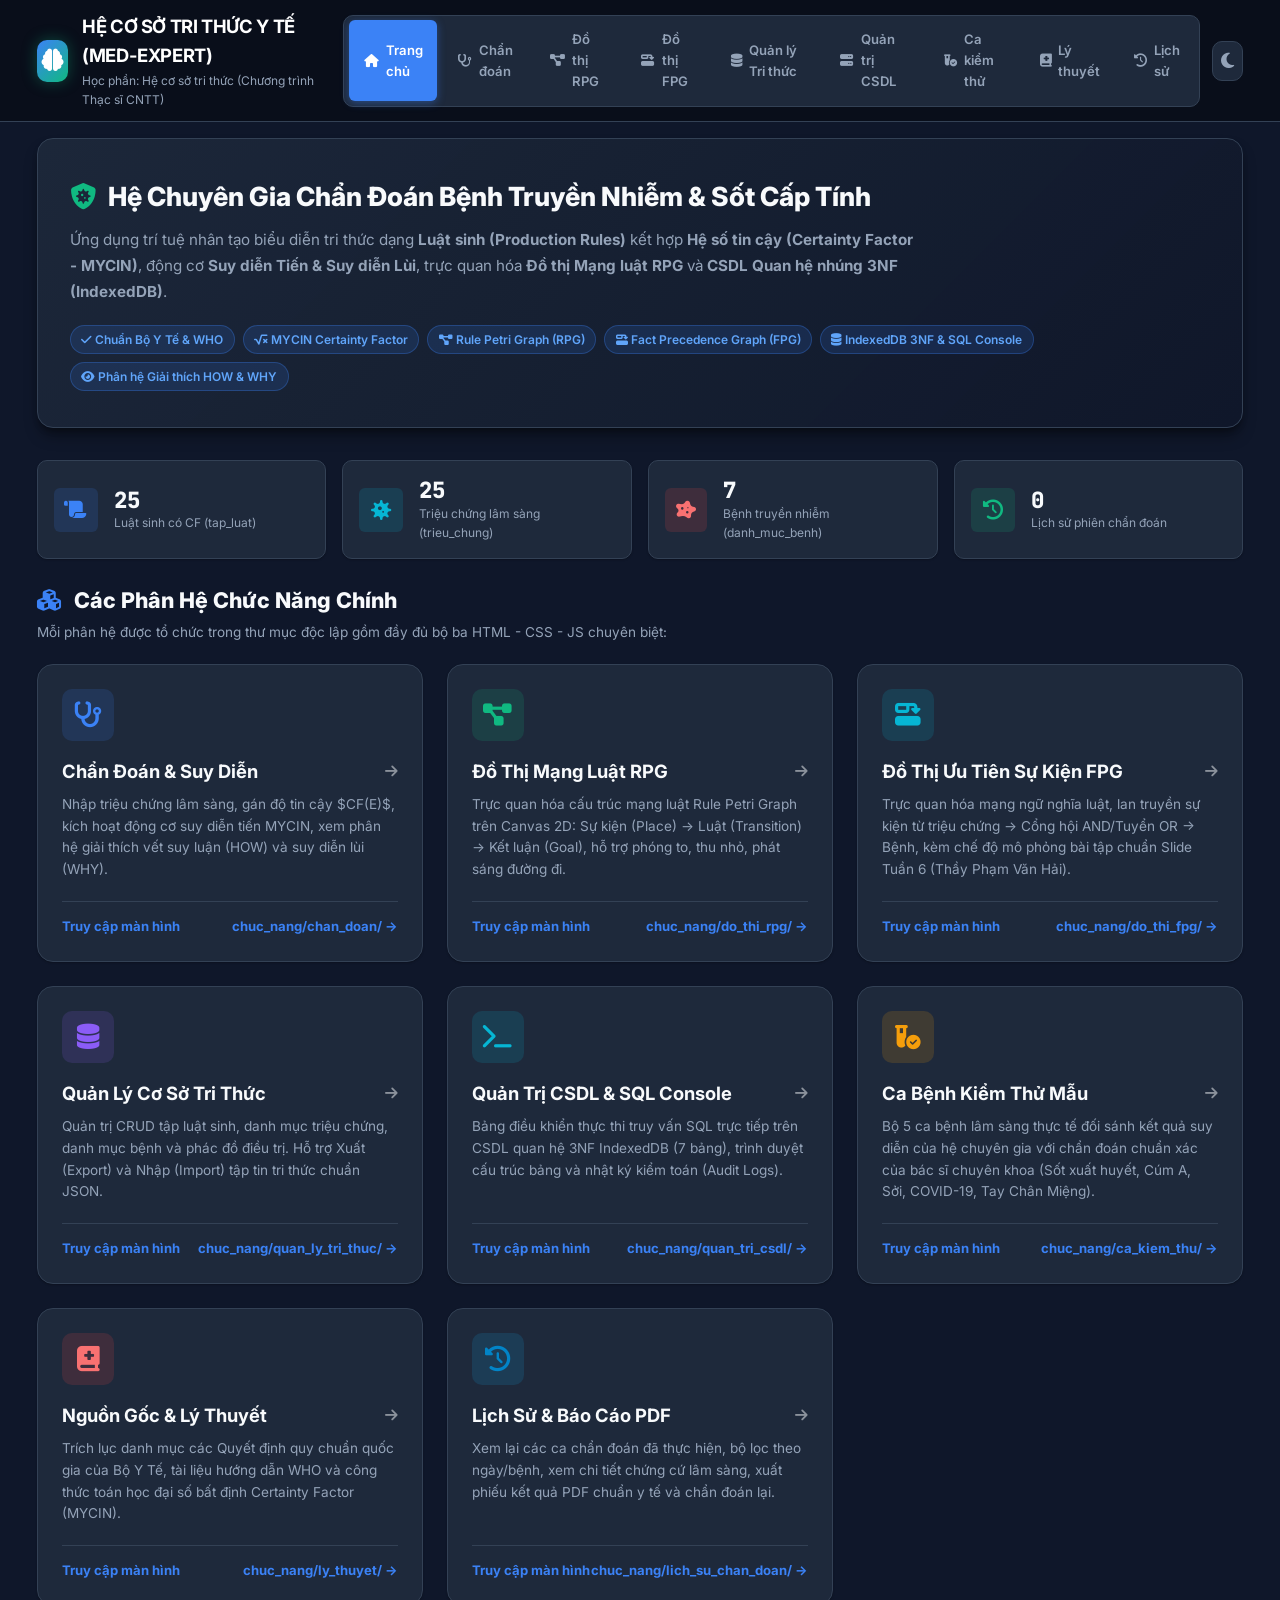
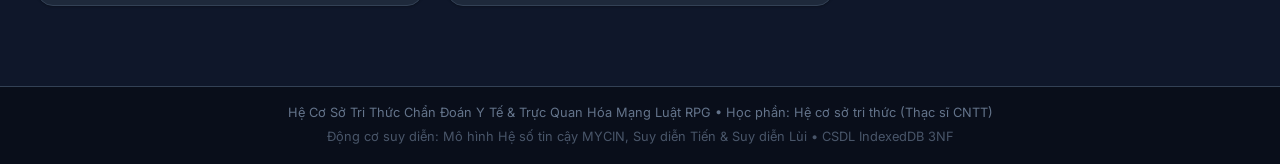
==== index.html @ 8a9c68ab "Thêm mới đồ thị fpg" ====
<!DOCTYPE html>
<html lang="vi">
<head>
  <meta charset="UTF-8">
  <meta name="viewport" content="width=device-width, initial-scale=1.0">
  <title>Hệ Cơ Sở Tri Thức Chẩn Đoán Y Tế & Mạng Luật RPG</title>
  
  <!-- FontAwesome Icons & CSS -->
  <link rel="stylesheet" href="https://cdnjs.cloudflare.com/ajax/libs/font-awesome/6.4.0/css/all.min.css">
  <link rel="stylesheet" href="css/tong_hop.css">
</head>
<body>

  <!-- ==================== APP HEADER ==================== -->
  <header class="app-header">
    <div class="header-container">
      <div class="brand-wrapper">
        <a href="index.html" style="text-decoration: none; display: flex; align-items: center; gap: 0.85rem;">
          <div class="brand-icon">
            <i class="fa-solid fa-brain"></i>
          </div>
          <div class="brand-text">
            <h1>HỆ CƠ SỞ TRI THỨC Y TẾ (MED-EXPERT)</h1>
            <p>Học phần: Hệ cơ sở tri thức (Chương trình Thạc sĩ CNTT)</p>
          </div>
        </a>
      </div>

      <div style="display: flex; align-items: center; gap: 0.75rem;">
        <nav class="nav-tabs">
          <a href="index.html" class="nav-btn active">
            <i class="fa-solid fa-house"></i> Trang chủ
          </a>
          <a href="chuc_nang/chan_doan/chan_doan.html" class="nav-btn">
            <i class="fa-solid fa-stethoscope"></i> Chẩn đoán
          </a>
          <a href="chuc_nang/do_thi_rpg/do_thi_rpg.html" class="nav-btn">
            <i class="fa-solid fa-project-diagram"></i> Đồ thị RPG
          </a>
          <a href="chuc_nang/do_thi_fpg/do_thi_fpg.html" class="nav-btn">
            <i class="fa-solid fa-diagram-successor"></i> Đồ thị FPG
          </a>
          <a href="chuc_nang/quan_ly_tri_thuc/quan_ly_tri_thuc.html" class="nav-btn">
            <i class="fa-solid fa-database"></i> Quản lý Tri thức
          </a>
          <a href="chuc_nang/quan_tri_csdl/quan_tri_csdl.html" class="nav-btn">
            <i class="fa-solid fa-server"></i> Quản trị CSDL
          </a>
          <a href="chuc_nang/ca_kiem_thu/ca_kiem_thu.html" class="nav-btn">
            <i class="fa-solid fa-vial-circle-check"></i> Ca kiểm thử
          </a>
          <a href="chuc_nang/ly_thuyet/ly_thuyet.html" class="nav-btn">
            <i class="fa-solid fa-book-medical"></i> Lý thuyết
          </a>
          <a href="chuc_nang/lich_su_chan_doan/lich_su_chan_doan.html" class="nav-btn">
            <i class="fa-solid fa-clock-rotate-left"></i> Lịch sử
          </a>
        </nav>

        <button id="btnThemeToggle" class="btn-theme-toggle" title="Chuyển đổi Chế độ Sáng / Tối">
          <i class="fa-solid fa-moon" id="themeToggleIcon"></i>
        </button>
      </div>
    </div>
  </header>

  <!-- ==================== MAIN CONTENT ==================== -->
  <main class="main-wrapper">
    
    <!-- 1. HERO BANNER -->
    <section class="hero-banner">
      <div class="hero-title">
        <i class="fa-solid fa-shield-virus" style="color: var(--color-emerald);"></i>
        <span>Hệ Chuyên Gia Chẩn Đoán Bệnh Truyền Nhiễm & Sốt Cấp Tính</span>
      </div>
      <p class="hero-subtitle">
        Ứng dụng trí tuệ nhân tạo biểu diễn tri thức dạng <strong>Luật sinh (Production Rules)</strong> kết hợp <strong>Hệ số tin cậy (Certainty Factor - MYCIN)</strong>, động cơ <strong>Suy diễn Tiến & Suy diễn Lùi</strong>, trực quan hóa <strong>Đồ thị Mạng luật RPG</strong> và <strong>CSDL Quan hệ nhúng 3NF (IndexedDB)</strong>.
      </p>
      <div class="hero-tags">
        <span class="hero-tag"><i class="fa-solid fa-check"></i> Chuẩn Bộ Y Tế & WHO</span>
        <span class="hero-tag"><i class="fa-solid fa-square-root-variable"></i> MYCIN Certainty Factor</span>
        <span class="hero-tag"><i class="fa-solid fa-diagram-project"></i> Rule Petri Graph (RPG)</span>
        <span class="hero-tag"><i class="fa-solid fa-diagram-successor"></i> Fact Precedence Graph (FPG)</span>
        <span class="hero-tag"><i class="fa-solid fa-database"></i> IndexedDB 3NF & SQL Console</span>
        <span class="hero-tag"><i class="fa-solid fa-eye"></i> Phân hệ Giải thích HOW & WHY</span>
      </div>
    </section>

    <!-- 2. THỐNG KÊ CSDL NHANH -->
    <div class="db-stats-grid">
      <div class="db-stat-card">
        <div class="stat-icon" style="background: rgba(59, 130, 246, 0.15); color: var(--color-primary);"><i class="fa-solid fa-scroll"></i></div>
        <div>
          <div class="stat-value" id="dbStatRules">16</div>
          <div class="stat-label">Luật sinh có CF (tap_luat)</div>
        </div>
      </div>
      <div class="db-stat-card">
        <div class="stat-icon" style="background: rgba(6, 182, 212, 0.15); color: var(--color-cyan);"><i class="fa-solid fa-virus"></i></div>
        <div>
          <div class="stat-value" id="dbStatSymptoms">21</div>
          <div class="stat-label">Triệu chứng lâm sàng (trieu_chung)</div>
        </div>
      </div>
      <div class="db-stat-card">
        <div class="stat-icon" style="background: rgba(239, 68, 68, 0.15); color: #f87171;"><i class="fa-solid fa-disease"></i></div>
        <div>
          <div class="stat-value" id="dbStatDiseases">7</div>
          <div class="stat-label">Bệnh truyền nhiễm (danh_muc_benh)</div>
        </div>
      </div>
      <div class="db-stat-card">
        <div class="stat-icon" style="background: rgba(16, 185, 129, 0.15); color: var(--color-emerald);"><i class="fa-solid fa-clock-rotate-left"></i></div>
        <div>
          <div class="stat-value" id="dbStatSessions">0</div>
          <div class="stat-label">Lịch sử phiên chẩn đoán</div>
        </div>
      </div>
    </div>

    <!-- 3. DANH MỤC CÁC MÀN HÌNH CHỨC NĂNG (FEATURE PORTAL CARDS) -->
    <div style="margin-bottom: 1.25rem;">
      <h2 style="font-size: 1.35rem; font-weight: 800; color: var(--text-primary);">
        <i class="fa-solid fa-cubes" style="color: var(--color-primary); margin-right: 0.5rem;"></i>
        Các Phân Hệ Chức Năng Chính
      </h2>
      <p style="font-size: 0.85rem; color: var(--text-secondary); margin-top: 0.25rem;">
        Mỗi phân hệ được tổ chức trong thư mục độc lập gồm đầy đủ bộ ba HTML - CSS - JS chuyên biệt:
      </p>
    </div>

    <div class="portal-grid">
      
      <!-- Card 1: Chẩn đoán -->
      <a href="chuc_nang/chan_doan/chan_doan.html" class="portal-card">
        <div>
          <div class="portal-icon" style="background: rgba(59, 130, 246, 0.15); color: var(--color-primary);">
            <i class="fa-solid fa-stethoscope"></i>
          </div>
          <div class="portal-title">
            <span>Chẩn Đoán & Suy Diễn</span>
            <i class="fa-solid fa-arrow-right" style="font-size: 0.9rem; opacity: 0.5;"></i>
          </div>
          <p class="portal-desc">
            Nhập triệu chứng lâm sàng, gán độ tin cậy $CF(E)$, kích hoạt động cơ suy diễn tiến MYCIN, xem phân hệ giải thích vết suy luận (HOW) và suy diễn lùi (WHY).
          </p>
        </div>
        <div class="portal-footer">
          <span>Truy cập màn hình</span>
          <span>chuc_nang/chan_doan/ &rarr;</span>
        </div>
      </a>

      <!-- Card 2: Đồ thị RPG -->
      <a href="chuc_nang/do_thi_rpg/do_thi_rpg.html" class="portal-card">
        <div>
          <div class="portal-icon" style="background: rgba(16, 185, 129, 0.15); color: var(--color-emerald);">
            <i class="fa-solid fa-project-diagram"></i>
          </div>
          <div class="portal-title">
            <span>Đồ Thị Mạng Luật RPG</span>
            <i class="fa-solid fa-arrow-right" style="font-size: 0.9rem; opacity: 0.5;"></i>
          </div>
          <p class="portal-desc">
            Trực quan hóa cấu trúc mạng luật Rule Petri Graph trên Canvas 2D: Sự kiện (Place) &rarr; Luật (Transition) &rarr; Kết luận (Goal), hỗ trợ phóng to, thu nhỏ, phát sáng đường đi.
          </p>
        </div>
        <div class="portal-footer">
          <span>Truy cập màn hình</span>
          <span>chuc_nang/do_thi_rpg/ &rarr;</span>
        </div>
      </a>

      <!-- Card 3: Đồ thị FPG -->
      <a href="chuc_nang/do_thi_fpg/do_thi_fpg.html" class="portal-card">
        <div>
          <div class="portal-icon" style="background: rgba(6, 182, 212, 0.15); color: var(--color-cyan);">
            <i class="fa-solid fa-diagram-successor"></i>
          </div>
          <div class="portal-title">
            <span>Đồ Thị Ưu Tiên Sự Kiện FPG</span>
            <i class="fa-solid fa-arrow-right" style="font-size: 0.9rem; opacity: 0.5;"></i>
          </div>
          <p class="portal-desc">
            Trực quan hóa mạng ngữ nghĩa luật, lan truyền sự kiện từ triệu chứng &rarr; Cổng hội AND/Tuyển OR &rarr; Bệnh, kèm chế độ mô phỏng bài tập chuẩn Slide Tuần 6 (Thầy Phạm Văn Hải).
          </p>
        </div>
        <div class="portal-footer">
          <span>Truy cập màn hình</span>
          <span>chuc_nang/do_thi_fpg/ &rarr;</span>
        </div>
      </a>

      <!-- Card 3: Quản lý tri thức -->
      <a href="chuc_nang/quan_ly_tri_thuc/quan_ly_tri_thuc.html" class="portal-card">
        <div>
          <div class="portal-icon" style="background: rgba(139, 92, 246, 0.15); color: var(--color-purple);">
            <i class="fa-solid fa-database"></i>
          </div>
          <div class="portal-title">
            <span>Quản Lý Cơ Sở Tri Thức</span>
            <i class="fa-solid fa-arrow-right" style="font-size: 0.9rem; opacity: 0.5;"></i>
          </div>
          <p class="portal-desc">
            Quản trị CRUD tập luật sinh, danh mục triệu chứng, danh mục bệnh và phác đồ điều trị. Hỗ trợ Xuất (Export) và Nhập (Import) tập tin tri thức chuẩn JSON.
          </p>
        </div>
        <div class="portal-footer">
          <span>Truy cập màn hình</span>
          <span>chuc_nang/quan_ly_tri_thuc/ &rarr;</span>
        </div>
      </a>

      <!-- Card 4: Quản trị CSDL & SQL Console -->
      <a href="chuc_nang/quan_tri_csdl/quan_tri_csdl.html" class="portal-card">
        <div>
          <div class="portal-icon" style="background: rgba(6, 182, 212, 0.15); color: var(--color-cyan);">
            <i class="fa-solid fa-terminal"></i>
          </div>
          <div class="portal-title">
            <span>Quản Trị CSDL & SQL Console</span>
            <i class="fa-solid fa-arrow-right" style="font-size: 0.9rem; opacity: 0.5;"></i>
          </div>
          <p class="portal-desc">
            Bảng điều khiển thực thi truy vấn SQL trực tiếp trên CSDL quan hệ 3NF IndexedDB (7 bảng), trình duyệt cấu trúc bảng và nhật ký kiểm toán (Audit Logs).
          </p>
        </div>
        <div class="portal-footer">
          <span>Truy cập màn hình</span>
          <span>chuc_nang/quan_tri_csdl/ &rarr;</span>
        </div>
      </a>

      <!-- Card 5: Ca kiểm thử mẫu -->
      <a href="chuc_nang/ca_kiem_thu/ca_kiem_thu.html" class="portal-card">
        <div>
          <div class="portal-icon" style="background: rgba(245, 158, 11, 0.15); color: var(--color-amber);">
            <i class="fa-solid fa-vial-circle-check"></i>
          </div>
          <div class="portal-title">
            <span>Ca Bệnh Kiểm Thử Mẫu</span>
            <i class="fa-solid fa-arrow-right" style="font-size: 0.9rem; opacity: 0.5;"></i>
          </div>
          <p class="portal-desc">
            Bộ 5 ca bệnh lâm sàng thực tế đối sánh kết quả suy diễn của hệ chuyên gia với chẩn đoán chuẩn xác của bác sĩ chuyên khoa (Sốt xuất huyết, Cúm A, Sởi, COVID-19, Tay Chân Miệng).
          </p>
        </div>
        <div class="portal-footer">
          <span>Truy cập màn hình</span>
          <span>chuc_nang/ca_kiem_thu/ &rarr;</span>
        </div>
      </a>

      <!-- Card 6: Nguồn & Lý thuyết -->
      <a href="chuc_nang/ly_thuyet/ly_thuyet.html" class="portal-card">
        <div>
          <div class="portal-icon" style="background: rgba(239, 68, 68, 0.15); color: #f87171;">
            <i class="fa-solid fa-book-medical"></i>
          </div>
          <div class="portal-title">
            <span>Nguồn Gốc & Lý Thuyết</span>
            <i class="fa-solid fa-arrow-right" style="font-size: 0.9rem; opacity: 0.5;"></i>
          </div>
          <p class="portal-desc">
            Trích lục danh mục các Quyết định quy chuẩn quốc gia của Bộ Y Tế, tài liệu hướng dẫn WHO và công thức toán học đại số bất định Certainty Factor (MYCIN).
          </p>
        </div>
        <div class="portal-footer">
          <span>Truy cập màn hình</span>
          <span>chuc_nang/ly_thuyet/ &rarr;</span>
        </div>
      </a>

      <!-- Card 7: Lịch sử & Báo cáo PDF -->
      <a href="chuc_nang/lich_su_chan_doan/lich_su_chan_doan.html" class="portal-card">
        <div>
          <div class="portal-icon" style="background: rgba(14, 165, 233, 0.15); color: #0284c7;">
            <i class="fa-solid fa-clock-rotate-left"></i>
          </div>
          <div class="portal-title">
            <span>Lịch Sử & Báo Cáo PDF</span>
            <i class="fa-solid fa-arrow-right" style="font-size: 0.9rem; opacity: 0.5;"></i>
          </div>
          <p class="portal-desc">
            Xem lại các ca chẩn đoán đã thực hiện, bộ lọc theo ngày/bệnh, xem chi tiết chứng cứ lâm sàng, xuất phiếu kết quả PDF chuẩn y tế và chẩn đoán lại.
          </p>
        </div>
        <div class="portal-footer">
          <span>Truy cập màn hình</span>
          <span>chuc_nang/lich_su_chan_doan/ &rarr;</span>
        </div>
      </a>

    </div>
  </main>

  <!-- ==================== FOOTER ==================== -->
  <footer class="app-footer">
    <p>Hệ Cơ Sở Tri Thức Chẩn Đoán Y Tế & Trực Quan Hóa Mạng Luật RPG • Học phần: Hệ cơ sở tri thức (Thạc sĩ CNTT)</p>
    <p style="margin-top: 0.25rem; opacity: 0.7;">Động cơ suy diễn: Mô hình Hệ số tin cậy MYCIN, Suy diễn Tiến & Suy diễn Lùi • CSDL IndexedDB 3NF</p>
  </footer>

  <!-- ==================== SCRIPTS ==================== -->
  <script src="js/tien_ich_chung.js"></script>
  <script src="js/co_so_du_lieu/tri_thuc_mac_dinh.js"></script>
  <script src="js/co_so_du_lieu/dong_co_csdl.js"></script>

  <script>
    document.addEventListener("DOMContentLoaded", async () => {
      const dbEngine = new DatabaseEngine();
      try {
        await dbEngine.init();
        const rulesCount = await dbEngine.count("tap_luat");
        const symptomsCount = await dbEngine.count("trieu_chung");
        const diseasesCount = await dbEngine.count("danh_muc_benh");
        const sessionsCount = await dbEngine.count("lich_su_chan_doan");

        document.getElementById("dbStatRules").textContent = rulesCount;
        document.getElementById("dbStatSymptoms").textContent = symptomsCount;
        document.getElementById("dbStatDiseases").textContent = diseasesCount;
        document.getElementById("dbStatSessions").textContent = sessionsCount;
      } catch (e) {
        console.warn("Lỗi đọc CSDL:", e);
      }
    });
  </script>
</body>
</html>
---- css/tong_hop.css ----
/* ==========================================================================
   TẬP HỢP TẤT CẢ ĐỊNH DẠNG CSS (CSS TỔNG HỢP)
   Tổ chức theo Kiến trúc Module Chức Năng Tiếng Việt
   ========================================================================== */

/* 1. Nền tảng dùng chung (Giao diện gốc, biến màu & thành phần dùng chung) */
@import url('nen_tang.css');
@import url('thanh_phan.css');

/* 2. Định dạng riêng biệt của từng màn hình / chức năng */
@import url('../chuc_nang/chan_doan/chan_doan.css');
@import url('../chuc_nang/do_thi_rpg/do_thi_rpg.css');
@import url('../chuc_nang/do_thi_fpg/do_thi_fpg.css');
@import url('../chuc_nang/quan_ly_tri_thuc/quan_ly_tri_thuc.css');
@import url('../chuc_nang/quan_tri_csdl/quan_tri_csdl.css');
@import url('../chuc_nang/ca_kiem_thu/ca_kiem_thu.css');
@import url('../chuc_nang/ly_thuyet/ly_thuyet.css');
@import url('../chuc_nang/lich_su_chan_doan/lich_su_chan_doan.css');
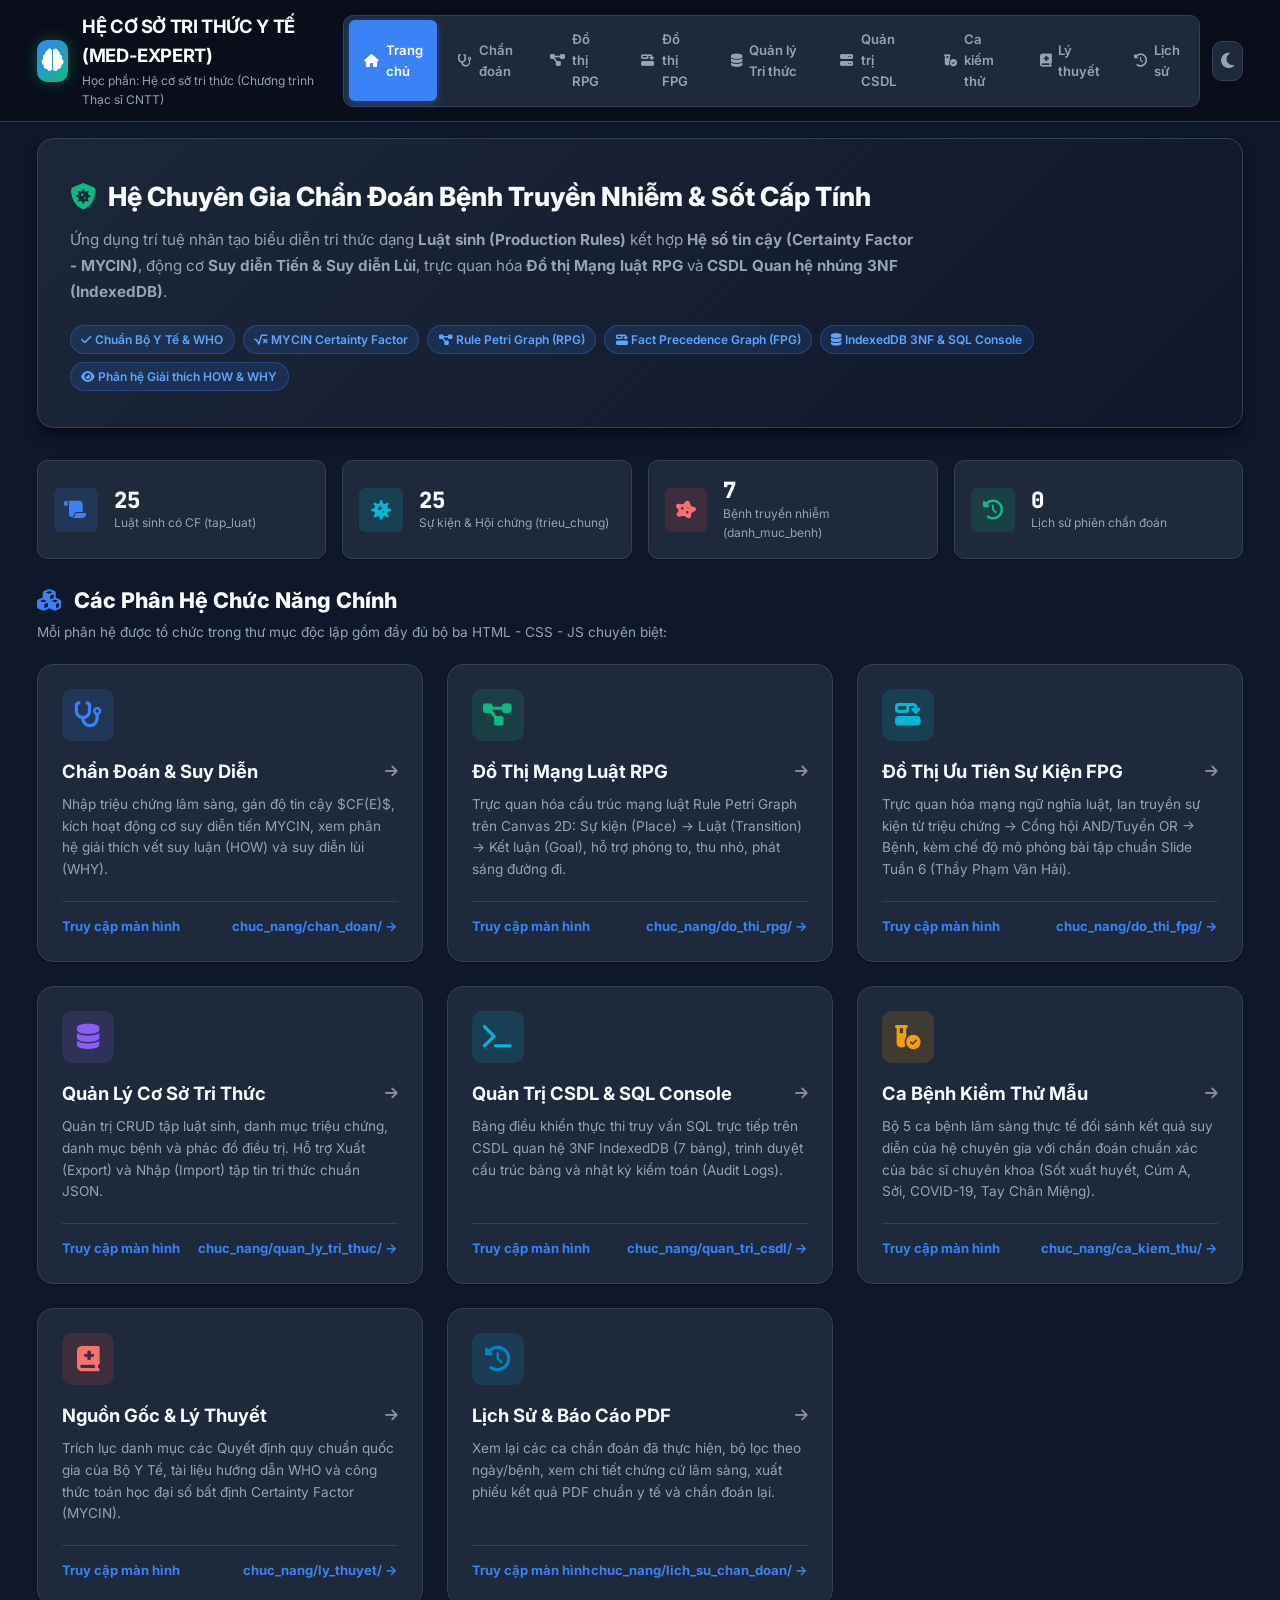
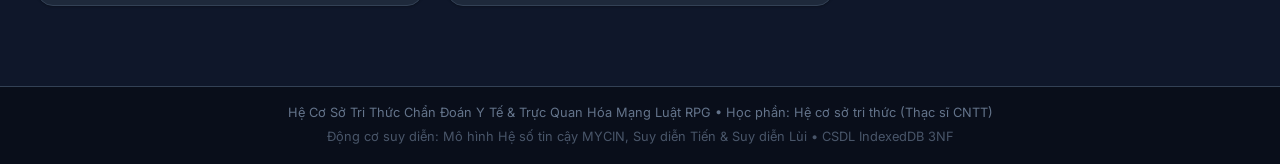
==== commit 727bef01: "Merge branch 'main' of https://github.com/hieumanh1212/HeCoSoTriThuc # Conflicts: #	chuc_nang/chan_d" ====
--- a/index.html
+++ b/index.html
@@ -91,15 +91,15 @@
       <div class="db-stat-card">
         <div class="stat-icon" style="background: rgba(59, 130, 246, 0.15); color: var(--color-primary);"><i class="fa-solid fa-scroll"></i></div>
         <div>
-          <div class="stat-value" id="dbStatRules">16</div>
+          <div class="stat-value" id="dbStatRules">25</div>
           <div class="stat-label">Luật sinh có CF (tap_luat)</div>
         </div>
       </div>
       <div class="db-stat-card">
         <div class="stat-icon" style="background: rgba(6, 182, 212, 0.15); color: var(--color-cyan);"><i class="fa-solid fa-virus"></i></div>
         <div>
-          <div class="stat-value" id="dbStatSymptoms">21</div>
-          <div class="stat-label">Triệu chứng lâm sàng (trieu_chung)</div>
+          <div class="stat-value" id="dbStatSymptoms">25</div>
+          <div class="stat-label">Sự kiện & Hội chứng (trieu_chung)</div>
         </div>
       </div>
       <div class="db-stat-card">
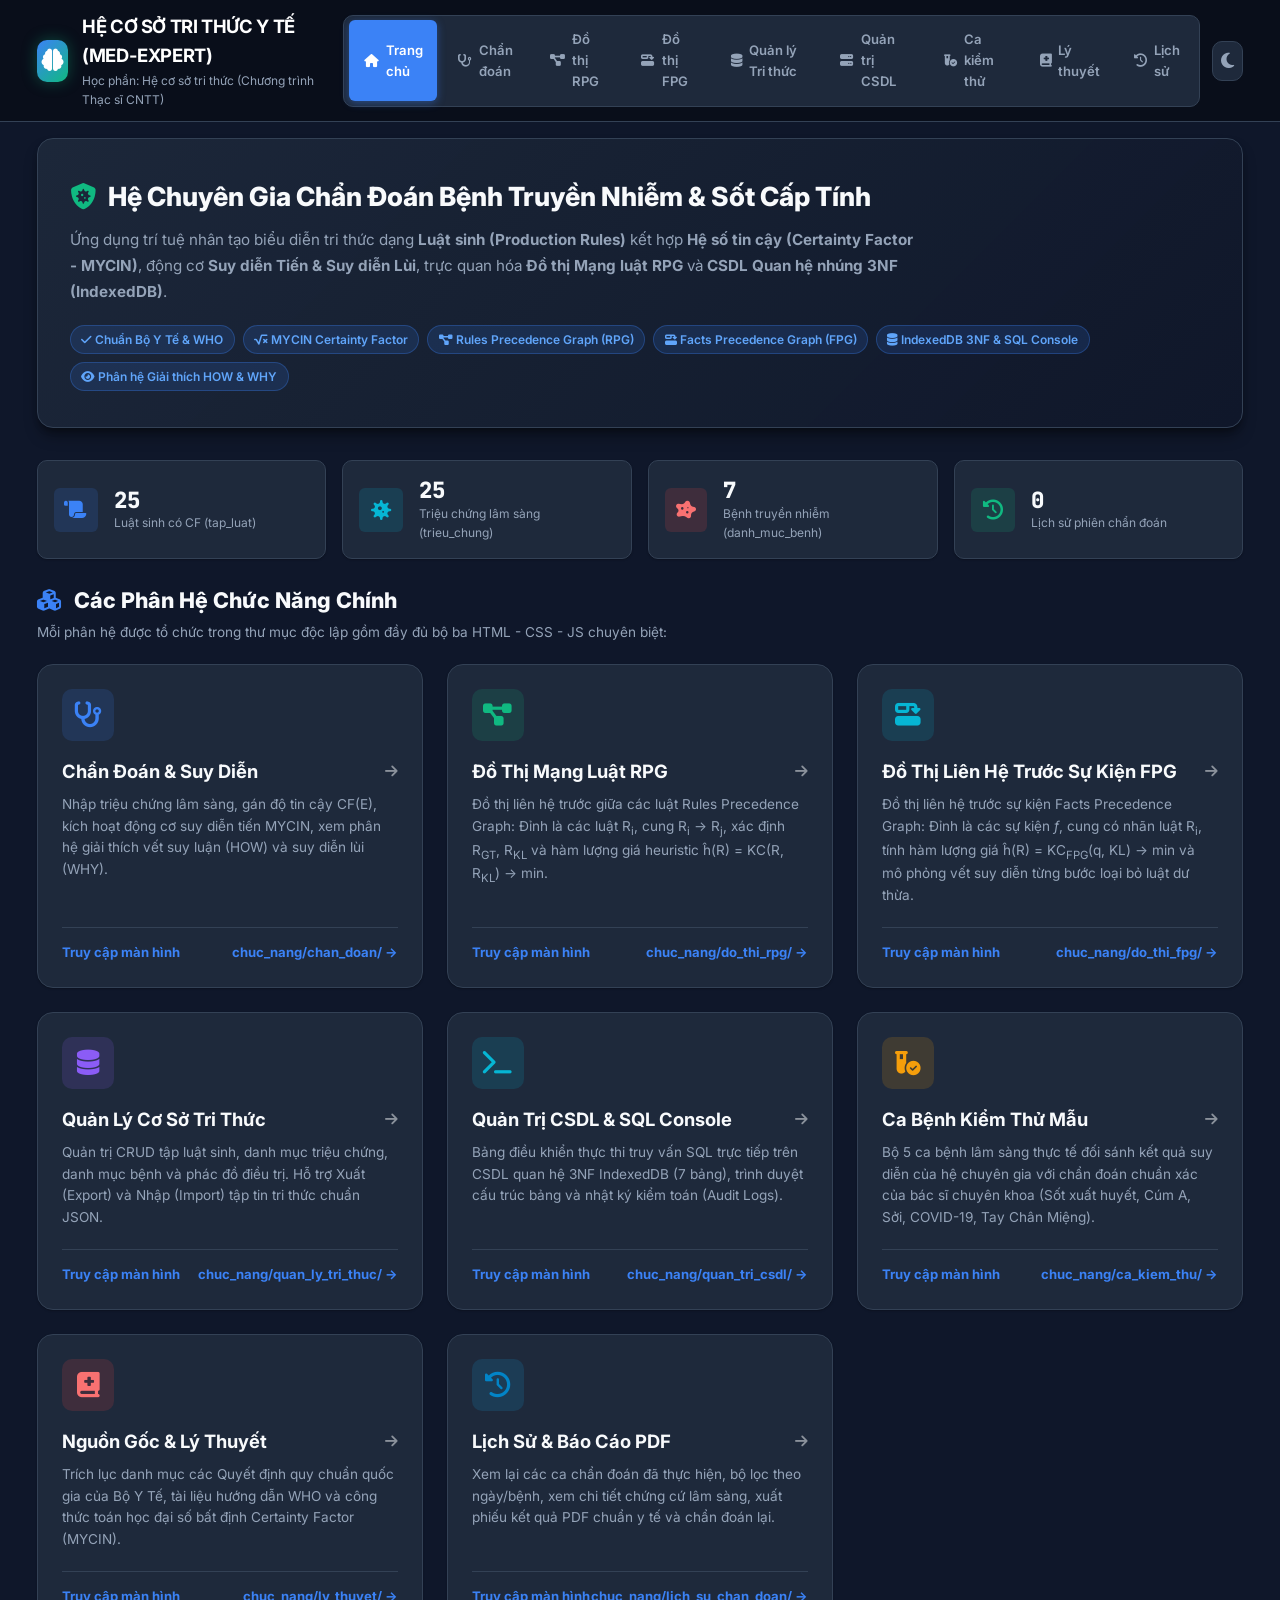
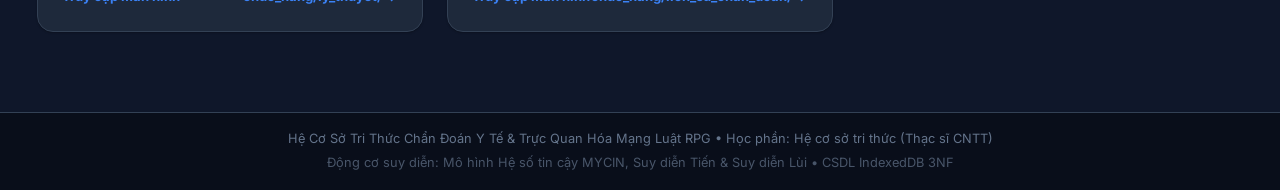
==== commit 28d6bdbb: "Cập nhật - fix lỗi ký hiệu" ====
--- a/index.html
+++ b/index.html
@@ -1,14 +1,16 @@
 <!DOCTYPE html>
 <html lang="vi">
+
 <head>
   <meta charset="UTF-8">
   <meta name="viewport" content="width=device-width, initial-scale=1.0">
   <title>Hệ Cơ Sở Tri Thức Chẩn Đoán Y Tế & Mạng Luật RPG</title>
-  
+
   <!-- FontAwesome Icons & CSS -->
   <link rel="stylesheet" href="https://cdnjs.cloudflare.com/ajax/libs/font-awesome/6.4.0/css/all.min.css">
   <link rel="stylesheet" href="css/tong_hop.css">
 </head>
+
 <body>
 
   <!-- ==================== APP HEADER ==================== -->
@@ -66,7 +68,7 @@
 
   <!-- ==================== MAIN CONTENT ==================== -->
   <main class="main-wrapper">
-    
+
     <!-- 1. HERO BANNER -->
     <section class="hero-banner">
       <div class="hero-title">
@@ -74,13 +76,16 @@
         <span>Hệ Chuyên Gia Chẩn Đoán Bệnh Truyền Nhiễm & Sốt Cấp Tính</span>
       </div>
       <p class="hero-subtitle">
-        Ứng dụng trí tuệ nhân tạo biểu diễn tri thức dạng <strong>Luật sinh (Production Rules)</strong> kết hợp <strong>Hệ số tin cậy (Certainty Factor - MYCIN)</strong>, động cơ <strong>Suy diễn Tiến & Suy diễn Lùi</strong>, trực quan hóa <strong>Đồ thị Mạng luật RPG</strong> và <strong>CSDL Quan hệ nhúng 3NF (IndexedDB)</strong>.
+        Ứng dụng trí tuệ nhân tạo biểu diễn tri thức dạng <strong>Luật sinh (Production Rules)</strong> kết hợp
+        <strong>Hệ số tin cậy (Certainty Factor - MYCIN)</strong>, động cơ <strong>Suy diễn Tiến & Suy diễn
+          Lùi</strong>, trực quan hóa <strong>Đồ thị Mạng luật RPG</strong> và <strong>CSDL Quan hệ nhúng 3NF
+          (IndexedDB)</strong>.
       </p>
       <div class="hero-tags">
         <span class="hero-tag"><i class="fa-solid fa-check"></i> Chuẩn Bộ Y Tế & WHO</span>
         <span class="hero-tag"><i class="fa-solid fa-square-root-variable"></i> MYCIN Certainty Factor</span>
-        <span class="hero-tag"><i class="fa-solid fa-diagram-project"></i> Rule Petri Graph (RPG)</span>
-        <span class="hero-tag"><i class="fa-solid fa-diagram-successor"></i> Fact Precedence Graph (FPG)</span>
+        <span class="hero-tag"><i class="fa-solid fa-diagram-project"></i> Rules Precedence Graph (RPG)</span>
+        <span class="hero-tag"><i class="fa-solid fa-diagram-successor"></i> Facts Precedence Graph (FPG)</span>
         <span class="hero-tag"><i class="fa-solid fa-database"></i> IndexedDB 3NF & SQL Console</span>
         <span class="hero-tag"><i class="fa-solid fa-eye"></i> Phân hệ Giải thích HOW & WHY</span>
       </div>
@@ -89,28 +94,32 @@
     <!-- 2. THỐNG KÊ CSDL NHANH -->
     <div class="db-stats-grid">
       <div class="db-stat-card">
-        <div class="stat-icon" style="background: rgba(59, 130, 246, 0.15); color: var(--color-primary);"><i class="fa-solid fa-scroll"></i></div>
-        <div>
-          <div class="stat-value" id="dbStatRules">25</div>
+        <div class="stat-icon" style="background: rgba(59, 130, 246, 0.15); color: var(--color-primary);"><i
+            class="fa-solid fa-scroll"></i></div>
+        <div>
+          <div class="stat-value" id="dbStatRules">16</div>
           <div class="stat-label">Luật sinh có CF (tap_luat)</div>
         </div>
       </div>
       <div class="db-stat-card">
-        <div class="stat-icon" style="background: rgba(6, 182, 212, 0.15); color: var(--color-cyan);"><i class="fa-solid fa-virus"></i></div>
-        <div>
-          <div class="stat-value" id="dbStatSymptoms">25</div>
-          <div class="stat-label">Sự kiện & Hội chứng (trieu_chung)</div>
+        <div class="stat-icon" style="background: rgba(6, 182, 212, 0.15); color: var(--color-cyan);"><i
+            class="fa-solid fa-virus"></i></div>
+        <div>
+          <div class="stat-value" id="dbStatSymptoms">21</div>
+          <div class="stat-label">Triệu chứng lâm sàng (trieu_chung)</div>
         </div>
       </div>
       <div class="db-stat-card">
-        <div class="stat-icon" style="background: rgba(239, 68, 68, 0.15); color: #f87171;"><i class="fa-solid fa-disease"></i></div>
+        <div class="stat-icon" style="background: rgba(239, 68, 68, 0.15); color: #f87171;"><i
+            class="fa-solid fa-disease"></i></div>
         <div>
           <div class="stat-value" id="dbStatDiseases">7</div>
           <div class="stat-label">Bệnh truyền nhiễm (danh_muc_benh)</div>
         </div>
       </div>
       <div class="db-stat-card">
-        <div class="stat-icon" style="background: rgba(16, 185, 129, 0.15); color: var(--color-emerald);"><i class="fa-solid fa-clock-rotate-left"></i></div>
+        <div class="stat-icon" style="background: rgba(16, 185, 129, 0.15); color: var(--color-emerald);"><i
+            class="fa-solid fa-clock-rotate-left"></i></div>
         <div>
           <div class="stat-value" id="dbStatSessions">0</div>
           <div class="stat-label">Lịch sử phiên chẩn đoán</div>
@@ -130,7 +139,7 @@
     </div>
 
     <div class="portal-grid">
-      
+
       <!-- Card 1: Chẩn đoán -->
       <a href="chuc_nang/chan_doan/chan_doan.html" class="portal-card">
         <div>
@@ -142,7 +151,8 @@
             <i class="fa-solid fa-arrow-right" style="font-size: 0.9rem; opacity: 0.5;"></i>
           </div>
           <p class="portal-desc">
-            Nhập triệu chứng lâm sàng, gán độ tin cậy $CF(E)$, kích hoạt động cơ suy diễn tiến MYCIN, xem phân hệ giải thích vết suy luận (HOW) và suy diễn lùi (WHY).
+            Nhập triệu chứng lâm sàng, gán độ tin cậy CF(E), kích hoạt động cơ suy diễn tiến MYCIN, xem phân hệ giải
+            thích vết suy luận (HOW) và suy diễn lùi (WHY).
           </p>
         </div>
         <div class="portal-footer">
@@ -162,7 +172,8 @@
             <i class="fa-solid fa-arrow-right" style="font-size: 0.9rem; opacity: 0.5;"></i>
           </div>
           <p class="portal-desc">
-            Trực quan hóa cấu trúc mạng luật Rule Petri Graph trên Canvas 2D: Sự kiện (Place) &rarr; Luật (Transition) &rarr; Kết luận (Goal), hỗ trợ phóng to, thu nhỏ, phát sáng đường đi.
+            Đồ thị liên hệ trước giữa các luật Rules Precedence Graph: Đỉnh là các luật R<sub>i</sub>, cung R<sub>i</sub> &rarr; R<sub>j</sub>, xác
+            định R<sub>GT</sub>, R<sub>KL</sub> và hàm lượng giá heuristic h&#770;(R) = KC(R, R<sub>KL</sub>) &rarr; min.
           </p>
         </div>
         <div class="portal-footer">
@@ -178,11 +189,12 @@
             <i class="fa-solid fa-diagram-successor"></i>
           </div>
           <div class="portal-title">
-            <span>Đồ Thị Ưu Tiên Sự Kiện FPG</span>
-            <i class="fa-solid fa-arrow-right" style="font-size: 0.9rem; opacity: 0.5;"></i>
-          </div>
-          <p class="portal-desc">
-            Trực quan hóa mạng ngữ nghĩa luật, lan truyền sự kiện từ triệu chứng &rarr; Cổng hội AND/Tuyển OR &rarr; Bệnh, kèm chế độ mô phỏng bài tập chuẩn Slide Tuần 6 (Thầy Phạm Văn Hải).
+            <span>Đồ Thị Liên Hệ Trước Sự Kiện FPG</span>
+            <i class="fa-solid fa-arrow-right" style="font-size: 0.9rem; opacity: 0.5;"></i>
+          </div>
+          <p class="portal-desc">
+            Đồ thị liên hệ trước sự kiện Facts Precedence Graph: Đỉnh là các sự kiện <i>f</i>, cung có nhãn luật R<sub>i</sub>, tính
+            hàm lượng giá h&#770;(R) = KC<sub>FPG</sub>(q, KL) &rarr; min và mô phỏng vết suy diễn từng bước loại bỏ luật dư thừa.
           </p>
         </div>
         <div class="portal-footer">
@@ -202,7 +214,8 @@
             <i class="fa-solid fa-arrow-right" style="font-size: 0.9rem; opacity: 0.5;"></i>
           </div>
           <p class="portal-desc">
-            Quản trị CRUD tập luật sinh, danh mục triệu chứng, danh mục bệnh và phác đồ điều trị. Hỗ trợ Xuất (Export) và Nhập (Import) tập tin tri thức chuẩn JSON.
+            Quản trị CRUD tập luật sinh, danh mục triệu chứng, danh mục bệnh và phác đồ điều trị. Hỗ trợ Xuất (Export)
+            và Nhập (Import) tập tin tri thức chuẩn JSON.
           </p>
         </div>
         <div class="portal-footer">
@@ -222,7 +235,8 @@
             <i class="fa-solid fa-arrow-right" style="font-size: 0.9rem; opacity: 0.5;"></i>
           </div>
           <p class="portal-desc">
-            Bảng điều khiển thực thi truy vấn SQL trực tiếp trên CSDL quan hệ 3NF IndexedDB (7 bảng), trình duyệt cấu trúc bảng và nhật ký kiểm toán (Audit Logs).
+            Bảng điều khiển thực thi truy vấn SQL trực tiếp trên CSDL quan hệ 3NF IndexedDB (7 bảng), trình duyệt cấu
+            trúc bảng và nhật ký kiểm toán (Audit Logs).
           </p>
         </div>
         <div class="portal-footer">
@@ -242,7 +256,8 @@
             <i class="fa-solid fa-arrow-right" style="font-size: 0.9rem; opacity: 0.5;"></i>
           </div>
           <p class="portal-desc">
-            Bộ 5 ca bệnh lâm sàng thực tế đối sánh kết quả suy diễn của hệ chuyên gia với chẩn đoán chuẩn xác của bác sĩ chuyên khoa (Sốt xuất huyết, Cúm A, Sởi, COVID-19, Tay Chân Miệng).
+            Bộ 5 ca bệnh lâm sàng thực tế đối sánh kết quả suy diễn của hệ chuyên gia với chẩn đoán chuẩn xác của bác sĩ
+            chuyên khoa (Sốt xuất huyết, Cúm A, Sởi, COVID-19, Tay Chân Miệng).
           </p>
         </div>
         <div class="portal-footer">
@@ -262,7 +277,8 @@
             <i class="fa-solid fa-arrow-right" style="font-size: 0.9rem; opacity: 0.5;"></i>
           </div>
           <p class="portal-desc">
-            Trích lục danh mục các Quyết định quy chuẩn quốc gia của Bộ Y Tế, tài liệu hướng dẫn WHO và công thức toán học đại số bất định Certainty Factor (MYCIN).
+            Trích lục danh mục các Quyết định quy chuẩn quốc gia của Bộ Y Tế, tài liệu hướng dẫn WHO và công thức toán
+            học đại số bất định Certainty Factor (MYCIN).
           </p>
         </div>
         <div class="portal-footer">
@@ -282,7 +298,8 @@
             <i class="fa-solid fa-arrow-right" style="font-size: 0.9rem; opacity: 0.5;"></i>
           </div>
           <p class="portal-desc">
-            Xem lại các ca chẩn đoán đã thực hiện, bộ lọc theo ngày/bệnh, xem chi tiết chứng cứ lâm sàng, xuất phiếu kết quả PDF chuẩn y tế và chẩn đoán lại.
+            Xem lại các ca chẩn đoán đã thực hiện, bộ lọc theo ngày/bệnh, xem chi tiết chứng cứ lâm sàng, xuất phiếu kết
+            quả PDF chuẩn y tế và chẩn đoán lại.
           </p>
         </div>
         <div class="portal-footer">
@@ -297,7 +314,8 @@
   <!-- ==================== FOOTER ==================== -->
   <footer class="app-footer">
     <p>Hệ Cơ Sở Tri Thức Chẩn Đoán Y Tế & Trực Quan Hóa Mạng Luật RPG • Học phần: Hệ cơ sở tri thức (Thạc sĩ CNTT)</p>
-    <p style="margin-top: 0.25rem; opacity: 0.7;">Động cơ suy diễn: Mô hình Hệ số tin cậy MYCIN, Suy diễn Tiến & Suy diễn Lùi • CSDL IndexedDB 3NF</p>
+    <p style="margin-top: 0.25rem; opacity: 0.7;">Động cơ suy diễn: Mô hình Hệ số tin cậy MYCIN, Suy diễn Tiến & Suy
+      diễn Lùi • CSDL IndexedDB 3NF</p>
   </footer>
 
   <!-- ==================== SCRIPTS ==================== -->
@@ -325,4 +343,5 @@
     });
   </script>
 </body>
+
 </html>
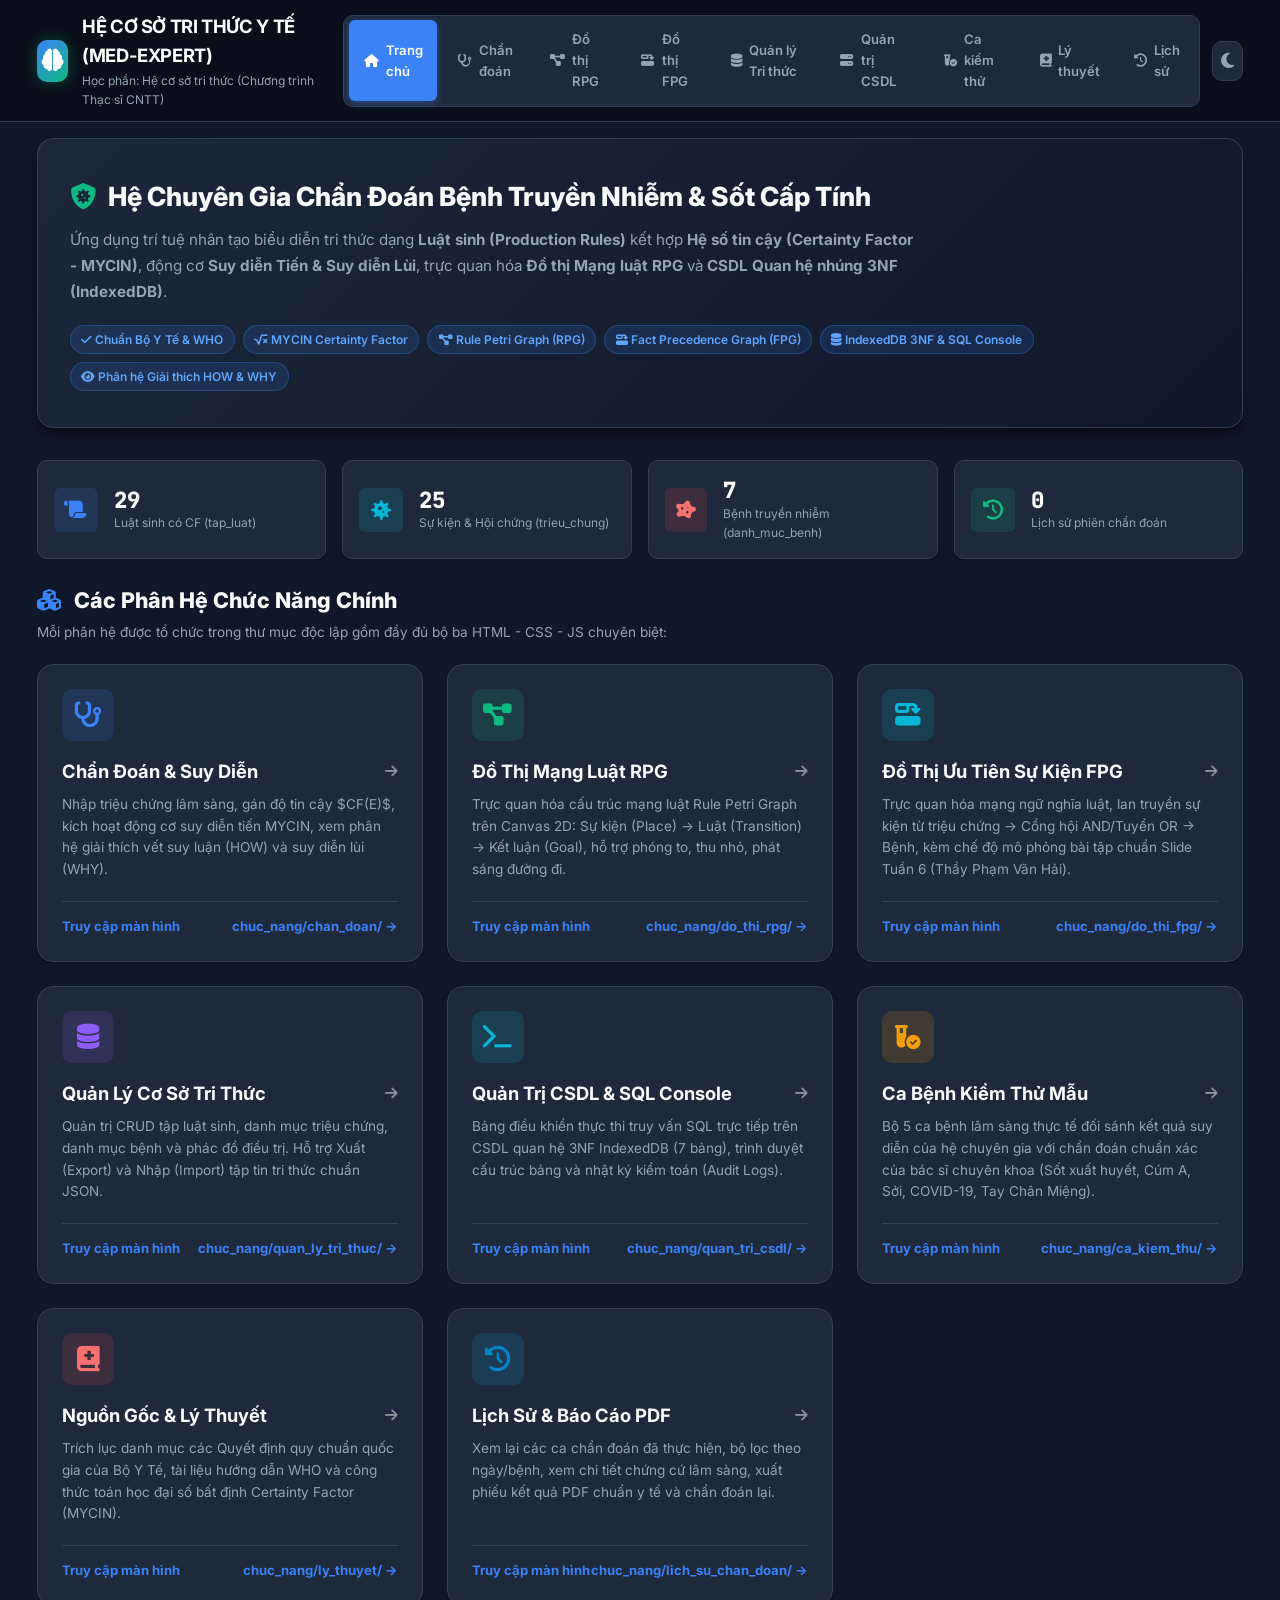
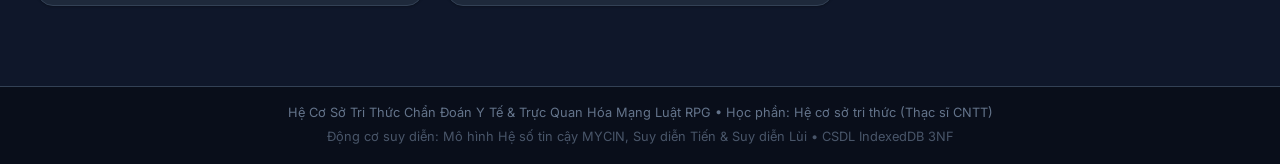
==== commit 67e7142a: "Merge branch 'origin/main' into tienda: resolve conflicts in dieu_khien_kiem_thu.js and mo_hinh_tri_" ====
--- a/index.html
+++ b/index.html
@@ -1,16 +1,14 @@
 <!DOCTYPE html>
 <html lang="vi">
-
 <head>
   <meta charset="UTF-8">
   <meta name="viewport" content="width=device-width, initial-scale=1.0">
   <title>Hệ Cơ Sở Tri Thức Chẩn Đoán Y Tế & Mạng Luật RPG</title>
-
+  
   <!-- FontAwesome Icons & CSS -->
   <link rel="stylesheet" href="https://cdnjs.cloudflare.com/ajax/libs/font-awesome/6.4.0/css/all.min.css">
   <link rel="stylesheet" href="css/tong_hop.css">
 </head>
-
 <body>
 
   <!-- ==================== APP HEADER ==================== -->
@@ -68,7 +66,7 @@
 
   <!-- ==================== MAIN CONTENT ==================== -->
   <main class="main-wrapper">
-
+    
     <!-- 1. HERO BANNER -->
     <section class="hero-banner">
       <div class="hero-title">
@@ -76,16 +74,13 @@
         <span>Hệ Chuyên Gia Chẩn Đoán Bệnh Truyền Nhiễm & Sốt Cấp Tính</span>
       </div>
       <p class="hero-subtitle">
-        Ứng dụng trí tuệ nhân tạo biểu diễn tri thức dạng <strong>Luật sinh (Production Rules)</strong> kết hợp
-        <strong>Hệ số tin cậy (Certainty Factor - MYCIN)</strong>, động cơ <strong>Suy diễn Tiến & Suy diễn
-          Lùi</strong>, trực quan hóa <strong>Đồ thị Mạng luật RPG</strong> và <strong>CSDL Quan hệ nhúng 3NF
-          (IndexedDB)</strong>.
+        Ứng dụng trí tuệ nhân tạo biểu diễn tri thức dạng <strong>Luật sinh (Production Rules)</strong> kết hợp <strong>Hệ số tin cậy (Certainty Factor - MYCIN)</strong>, động cơ <strong>Suy diễn Tiến & Suy diễn Lùi</strong>, trực quan hóa <strong>Đồ thị Mạng luật RPG</strong> và <strong>CSDL Quan hệ nhúng 3NF (IndexedDB)</strong>.
       </p>
       <div class="hero-tags">
         <span class="hero-tag"><i class="fa-solid fa-check"></i> Chuẩn Bộ Y Tế & WHO</span>
         <span class="hero-tag"><i class="fa-solid fa-square-root-variable"></i> MYCIN Certainty Factor</span>
-        <span class="hero-tag"><i class="fa-solid fa-diagram-project"></i> Rules Precedence Graph (RPG)</span>
-        <span class="hero-tag"><i class="fa-solid fa-diagram-successor"></i> Facts Precedence Graph (FPG)</span>
+        <span class="hero-tag"><i class="fa-solid fa-diagram-project"></i> Rule Petri Graph (RPG)</span>
+        <span class="hero-tag"><i class="fa-solid fa-diagram-successor"></i> Fact Precedence Graph (FPG)</span>
         <span class="hero-tag"><i class="fa-solid fa-database"></i> IndexedDB 3NF & SQL Console</span>
         <span class="hero-tag"><i class="fa-solid fa-eye"></i> Phân hệ Giải thích HOW & WHY</span>
       </div>
@@ -94,32 +89,28 @@
     <!-- 2. THỐNG KÊ CSDL NHANH -->
     <div class="db-stats-grid">
       <div class="db-stat-card">
-        <div class="stat-icon" style="background: rgba(59, 130, 246, 0.15); color: var(--color-primary);"><i
-            class="fa-solid fa-scroll"></i></div>
-        <div>
-          <div class="stat-value" id="dbStatRules">16</div>
+        <div class="stat-icon" style="background: rgba(59, 130, 246, 0.15); color: var(--color-primary);"><i class="fa-solid fa-scroll"></i></div>
+        <div>
+          <div class="stat-value" id="dbStatRules">25</div>
           <div class="stat-label">Luật sinh có CF (tap_luat)</div>
         </div>
       </div>
       <div class="db-stat-card">
-        <div class="stat-icon" style="background: rgba(6, 182, 212, 0.15); color: var(--color-cyan);"><i
-            class="fa-solid fa-virus"></i></div>
-        <div>
-          <div class="stat-value" id="dbStatSymptoms">21</div>
-          <div class="stat-label">Triệu chứng lâm sàng (trieu_chung)</div>
+        <div class="stat-icon" style="background: rgba(6, 182, 212, 0.15); color: var(--color-cyan);"><i class="fa-solid fa-virus"></i></div>
+        <div>
+          <div class="stat-value" id="dbStatSymptoms">25</div>
+          <div class="stat-label">Sự kiện & Hội chứng (trieu_chung)</div>
         </div>
       </div>
       <div class="db-stat-card">
-        <div class="stat-icon" style="background: rgba(239, 68, 68, 0.15); color: #f87171;"><i
-            class="fa-solid fa-disease"></i></div>
+        <div class="stat-icon" style="background: rgba(239, 68, 68, 0.15); color: #f87171;"><i class="fa-solid fa-disease"></i></div>
         <div>
           <div class="stat-value" id="dbStatDiseases">7</div>
           <div class="stat-label">Bệnh truyền nhiễm (danh_muc_benh)</div>
         </div>
       </div>
       <div class="db-stat-card">
-        <div class="stat-icon" style="background: rgba(16, 185, 129, 0.15); color: var(--color-emerald);"><i
-            class="fa-solid fa-clock-rotate-left"></i></div>
+        <div class="stat-icon" style="background: rgba(16, 185, 129, 0.15); color: var(--color-emerald);"><i class="fa-solid fa-clock-rotate-left"></i></div>
         <div>
           <div class="stat-value" id="dbStatSessions">0</div>
           <div class="stat-label">Lịch sử phiên chẩn đoán</div>
@@ -139,7 +130,7 @@
     </div>
 
     <div class="portal-grid">
-
+      
       <!-- Card 1: Chẩn đoán -->
       <a href="chuc_nang/chan_doan/chan_doan.html" class="portal-card">
         <div>
@@ -151,8 +142,7 @@
             <i class="fa-solid fa-arrow-right" style="font-size: 0.9rem; opacity: 0.5;"></i>
           </div>
           <p class="portal-desc">
-            Nhập triệu chứng lâm sàng, gán độ tin cậy CF(E), kích hoạt động cơ suy diễn tiến MYCIN, xem phân hệ giải
-            thích vết suy luận (HOW) và suy diễn lùi (WHY).
+            Nhập triệu chứng lâm sàng, gán độ tin cậy $CF(E)$, kích hoạt động cơ suy diễn tiến MYCIN, xem phân hệ giải thích vết suy luận (HOW) và suy diễn lùi (WHY).
           </p>
         </div>
         <div class="portal-footer">
@@ -172,8 +162,7 @@
             <i class="fa-solid fa-arrow-right" style="font-size: 0.9rem; opacity: 0.5;"></i>
           </div>
           <p class="portal-desc">
-            Đồ thị liên hệ trước giữa các luật Rules Precedence Graph: Đỉnh là các luật R<sub>i</sub>, cung R<sub>i</sub> &rarr; R<sub>j</sub>, xác
-            định R<sub>GT</sub>, R<sub>KL</sub> và hàm lượng giá heuristic h&#770;(R) = KC(R, R<sub>KL</sub>) &rarr; min.
+            Trực quan hóa cấu trúc mạng luật Rule Petri Graph trên Canvas 2D: Sự kiện (Place) &rarr; Luật (Transition) &rarr; Kết luận (Goal), hỗ trợ phóng to, thu nhỏ, phát sáng đường đi.
           </p>
         </div>
         <div class="portal-footer">
@@ -189,12 +178,11 @@
             <i class="fa-solid fa-diagram-successor"></i>
           </div>
           <div class="portal-title">
-            <span>Đồ Thị Liên Hệ Trước Sự Kiện FPG</span>
-            <i class="fa-solid fa-arrow-right" style="font-size: 0.9rem; opacity: 0.5;"></i>
-          </div>
-          <p class="portal-desc">
-            Đồ thị liên hệ trước sự kiện Facts Precedence Graph: Đỉnh là các sự kiện <i>f</i>, cung có nhãn luật R<sub>i</sub>, tính
-            hàm lượng giá h&#770;(R) = KC<sub>FPG</sub>(q, KL) &rarr; min và mô phỏng vết suy diễn từng bước loại bỏ luật dư thừa.
+            <span>Đồ Thị Ưu Tiên Sự Kiện FPG</span>
+            <i class="fa-solid fa-arrow-right" style="font-size: 0.9rem; opacity: 0.5;"></i>
+          </div>
+          <p class="portal-desc">
+            Trực quan hóa mạng ngữ nghĩa luật, lan truyền sự kiện từ triệu chứng &rarr; Cổng hội AND/Tuyển OR &rarr; Bệnh, kèm chế độ mô phỏng bài tập chuẩn Slide Tuần 6 (Thầy Phạm Văn Hải).
           </p>
         </div>
         <div class="portal-footer">
@@ -214,8 +202,7 @@
             <i class="fa-solid fa-arrow-right" style="font-size: 0.9rem; opacity: 0.5;"></i>
           </div>
           <p class="portal-desc">
-            Quản trị CRUD tập luật sinh, danh mục triệu chứng, danh mục bệnh và phác đồ điều trị. Hỗ trợ Xuất (Export)
-            và Nhập (Import) tập tin tri thức chuẩn JSON.
+            Quản trị CRUD tập luật sinh, danh mục triệu chứng, danh mục bệnh và phác đồ điều trị. Hỗ trợ Xuất (Export) và Nhập (Import) tập tin tri thức chuẩn JSON.
           </p>
         </div>
         <div class="portal-footer">
@@ -235,8 +222,7 @@
             <i class="fa-solid fa-arrow-right" style="font-size: 0.9rem; opacity: 0.5;"></i>
           </div>
           <p class="portal-desc">
-            Bảng điều khiển thực thi truy vấn SQL trực tiếp trên CSDL quan hệ 3NF IndexedDB (7 bảng), trình duyệt cấu
-            trúc bảng và nhật ký kiểm toán (Audit Logs).
+            Bảng điều khiển thực thi truy vấn SQL trực tiếp trên CSDL quan hệ 3NF IndexedDB (7 bảng), trình duyệt cấu trúc bảng và nhật ký kiểm toán (Audit Logs).
           </p>
         </div>
         <div class="portal-footer">
@@ -256,8 +242,7 @@
             <i class="fa-solid fa-arrow-right" style="font-size: 0.9rem; opacity: 0.5;"></i>
           </div>
           <p class="portal-desc">
-            Bộ 5 ca bệnh lâm sàng thực tế đối sánh kết quả suy diễn của hệ chuyên gia với chẩn đoán chuẩn xác của bác sĩ
-            chuyên khoa (Sốt xuất huyết, Cúm A, Sởi, COVID-19, Tay Chân Miệng).
+            Bộ 5 ca bệnh lâm sàng thực tế đối sánh kết quả suy diễn của hệ chuyên gia với chẩn đoán chuẩn xác của bác sĩ chuyên khoa (Sốt xuất huyết, Cúm A, Sởi, COVID-19, Tay Chân Miệng).
           </p>
         </div>
         <div class="portal-footer">
@@ -277,8 +262,7 @@
             <i class="fa-solid fa-arrow-right" style="font-size: 0.9rem; opacity: 0.5;"></i>
           </div>
           <p class="portal-desc">
-            Trích lục danh mục các Quyết định quy chuẩn quốc gia của Bộ Y Tế, tài liệu hướng dẫn WHO và công thức toán
-            học đại số bất định Certainty Factor (MYCIN).
+            Trích lục danh mục các Quyết định quy chuẩn quốc gia của Bộ Y Tế, tài liệu hướng dẫn WHO và công thức toán học đại số bất định Certainty Factor (MYCIN).
           </p>
         </div>
         <div class="portal-footer">
@@ -298,8 +282,7 @@
             <i class="fa-solid fa-arrow-right" style="font-size: 0.9rem; opacity: 0.5;"></i>
           </div>
           <p class="portal-desc">
-            Xem lại các ca chẩn đoán đã thực hiện, bộ lọc theo ngày/bệnh, xem chi tiết chứng cứ lâm sàng, xuất phiếu kết
-            quả PDF chuẩn y tế và chẩn đoán lại.
+            Xem lại các ca chẩn đoán đã thực hiện, bộ lọc theo ngày/bệnh, xem chi tiết chứng cứ lâm sàng, xuất phiếu kết quả PDF chuẩn y tế và chẩn đoán lại.
           </p>
         </div>
         <div class="portal-footer">
@@ -314,8 +297,7 @@
   <!-- ==================== FOOTER ==================== -->
   <footer class="app-footer">
     <p>Hệ Cơ Sở Tri Thức Chẩn Đoán Y Tế & Trực Quan Hóa Mạng Luật RPG • Học phần: Hệ cơ sở tri thức (Thạc sĩ CNTT)</p>
-    <p style="margin-top: 0.25rem; opacity: 0.7;">Động cơ suy diễn: Mô hình Hệ số tin cậy MYCIN, Suy diễn Tiến & Suy
-      diễn Lùi • CSDL IndexedDB 3NF</p>
+    <p style="margin-top: 0.25rem; opacity: 0.7;">Động cơ suy diễn: Mô hình Hệ số tin cậy MYCIN, Suy diễn Tiến & Suy diễn Lùi • CSDL IndexedDB 3NF</p>
   </footer>
 
   <!-- ==================== SCRIPTS ==================== -->
@@ -343,5 +325,4 @@
     });
   </script>
 </body>
-
 </html>
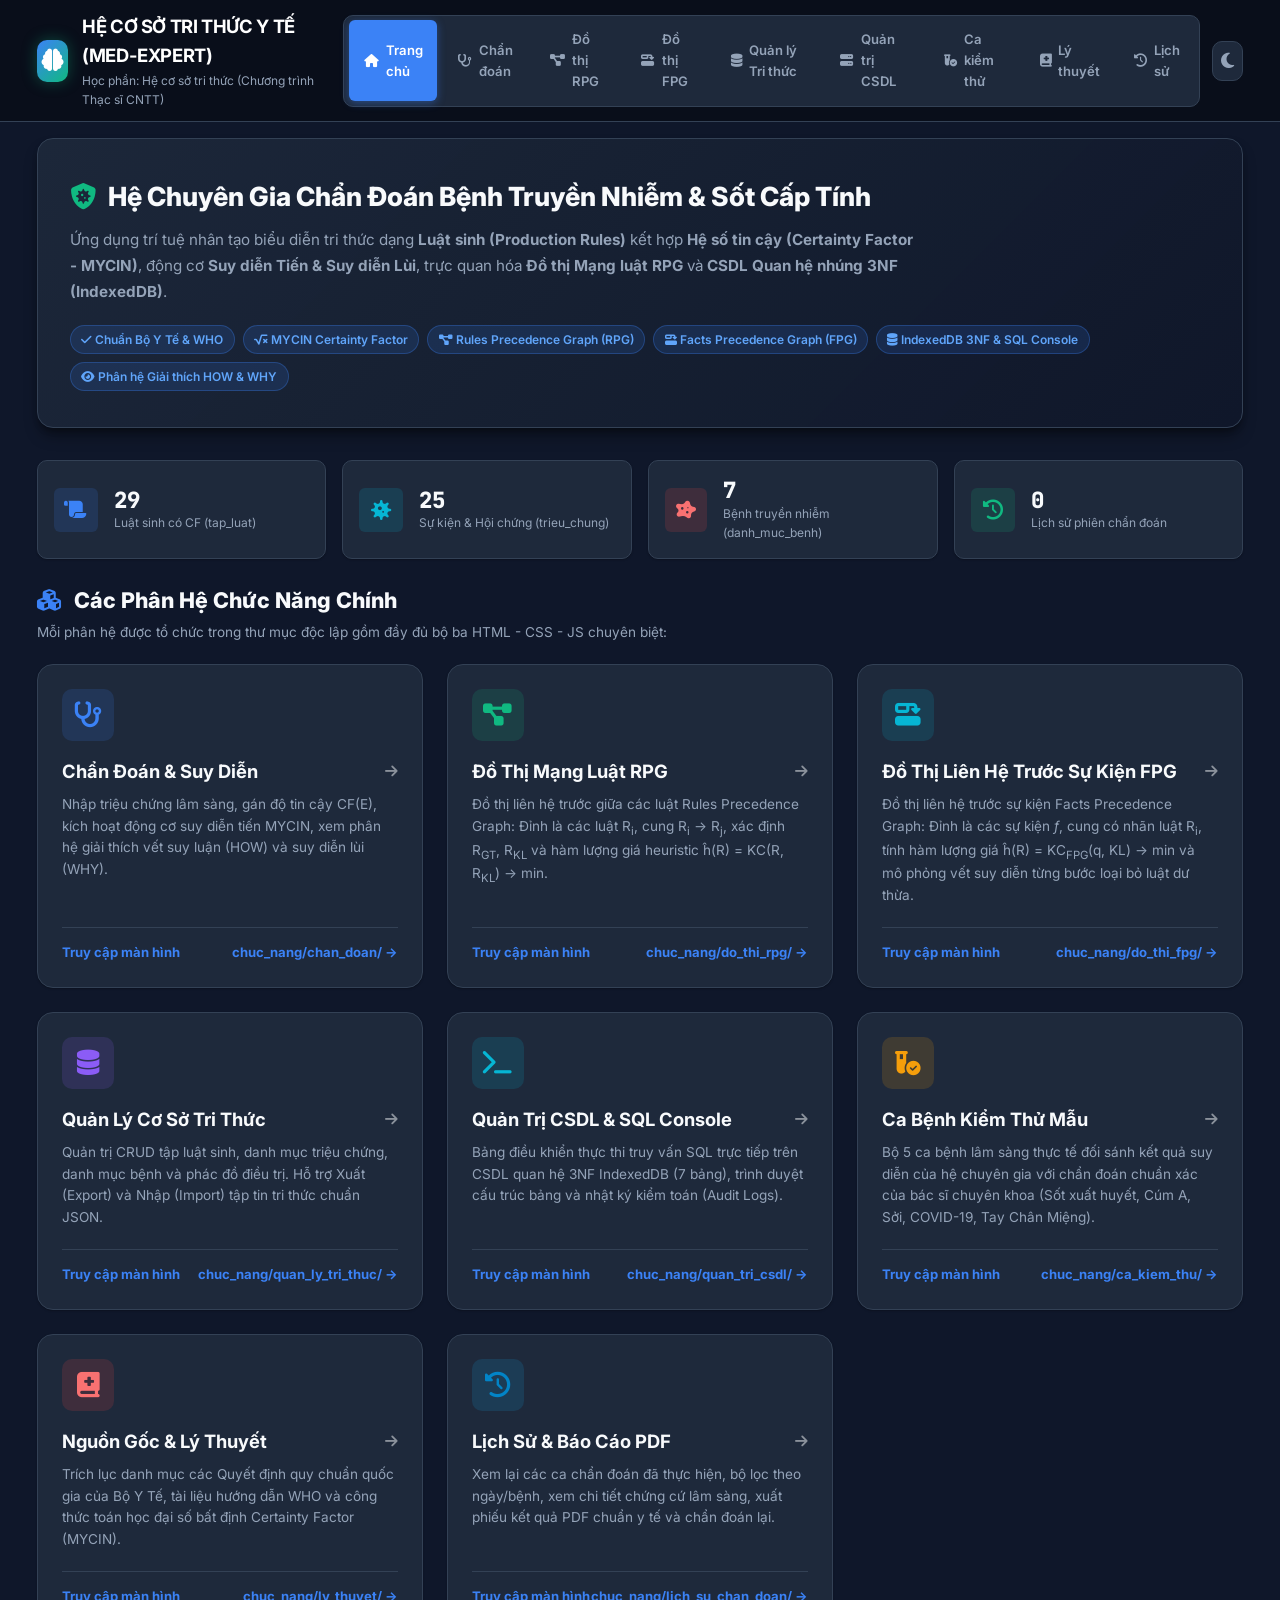
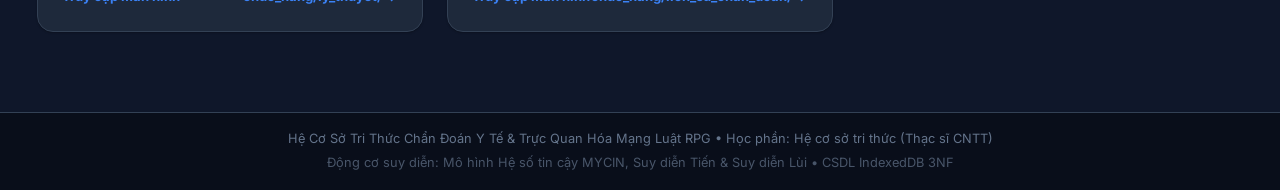
==== commit 3e32fe03: "Merge branch 'main' into tientx" ====
--- a/index.html
+++ b/index.html
@@ -1,14 +1,16 @@
 <!DOCTYPE html>
 <html lang="vi">
+
 <head>
   <meta charset="UTF-8">
   <meta name="viewport" content="width=device-width, initial-scale=1.0">
   <title>Hệ Cơ Sở Tri Thức Chẩn Đoán Y Tế & Mạng Luật RPG</title>
-  
+
   <!-- FontAwesome Icons & CSS -->
   <link rel="stylesheet" href="https://cdnjs.cloudflare.com/ajax/libs/font-awesome/6.4.0/css/all.min.css">
   <link rel="stylesheet" href="css/tong_hop.css">
 </head>
+
 <body>
 
   <!-- ==================== APP HEADER ==================== -->
@@ -66,7 +68,7 @@
 
   <!-- ==================== MAIN CONTENT ==================== -->
   <main class="main-wrapper">
-    
+
     <!-- 1. HERO BANNER -->
     <section class="hero-banner">
       <div class="hero-title">
@@ -74,13 +76,16 @@
         <span>Hệ Chuyên Gia Chẩn Đoán Bệnh Truyền Nhiễm & Sốt Cấp Tính</span>
       </div>
       <p class="hero-subtitle">
-        Ứng dụng trí tuệ nhân tạo biểu diễn tri thức dạng <strong>Luật sinh (Production Rules)</strong> kết hợp <strong>Hệ số tin cậy (Certainty Factor - MYCIN)</strong>, động cơ <strong>Suy diễn Tiến & Suy diễn Lùi</strong>, trực quan hóa <strong>Đồ thị Mạng luật RPG</strong> và <strong>CSDL Quan hệ nhúng 3NF (IndexedDB)</strong>.
+        Ứng dụng trí tuệ nhân tạo biểu diễn tri thức dạng <strong>Luật sinh (Production Rules)</strong> kết hợp
+        <strong>Hệ số tin cậy (Certainty Factor - MYCIN)</strong>, động cơ <strong>Suy diễn Tiến & Suy diễn
+          Lùi</strong>, trực quan hóa <strong>Đồ thị Mạng luật RPG</strong> và <strong>CSDL Quan hệ nhúng 3NF
+          (IndexedDB)</strong>.
       </p>
       <div class="hero-tags">
         <span class="hero-tag"><i class="fa-solid fa-check"></i> Chuẩn Bộ Y Tế & WHO</span>
         <span class="hero-tag"><i class="fa-solid fa-square-root-variable"></i> MYCIN Certainty Factor</span>
-        <span class="hero-tag"><i class="fa-solid fa-diagram-project"></i> Rule Petri Graph (RPG)</span>
-        <span class="hero-tag"><i class="fa-solid fa-diagram-successor"></i> Fact Precedence Graph (FPG)</span>
+        <span class="hero-tag"><i class="fa-solid fa-diagram-project"></i> Rules Precedence Graph (RPG)</span>
+        <span class="hero-tag"><i class="fa-solid fa-diagram-successor"></i> Facts Precedence Graph (FPG)</span>
         <span class="hero-tag"><i class="fa-solid fa-database"></i> IndexedDB 3NF & SQL Console</span>
         <span class="hero-tag"><i class="fa-solid fa-eye"></i> Phân hệ Giải thích HOW & WHY</span>
       </div>
@@ -89,28 +94,32 @@
     <!-- 2. THỐNG KÊ CSDL NHANH -->
     <div class="db-stats-grid">
       <div class="db-stat-card">
-        <div class="stat-icon" style="background: rgba(59, 130, 246, 0.15); color: var(--color-primary);"><i class="fa-solid fa-scroll"></i></div>
+        <div class="stat-icon" style="background: rgba(59, 130, 246, 0.15); color: var(--color-primary);"><i
+            class="fa-solid fa-scroll"></i></div>
         <div>
           <div class="stat-value" id="dbStatRules">25</div>
           <div class="stat-label">Luật sinh có CF (tap_luat)</div>
         </div>
       </div>
       <div class="db-stat-card">
-        <div class="stat-icon" style="background: rgba(6, 182, 212, 0.15); color: var(--color-cyan);"><i class="fa-solid fa-virus"></i></div>
+        <div class="stat-icon" style="background: rgba(6, 182, 212, 0.15); color: var(--color-cyan);"><i
+            class="fa-solid fa-virus"></i></div>
         <div>
           <div class="stat-value" id="dbStatSymptoms">25</div>
           <div class="stat-label">Sự kiện & Hội chứng (trieu_chung)</div>
         </div>
       </div>
       <div class="db-stat-card">
-        <div class="stat-icon" style="background: rgba(239, 68, 68, 0.15); color: #f87171;"><i class="fa-solid fa-disease"></i></div>
+        <div class="stat-icon" style="background: rgba(239, 68, 68, 0.15); color: #f87171;"><i
+            class="fa-solid fa-disease"></i></div>
         <div>
           <div class="stat-value" id="dbStatDiseases">7</div>
           <div class="stat-label">Bệnh truyền nhiễm (danh_muc_benh)</div>
         </div>
       </div>
       <div class="db-stat-card">
-        <div class="stat-icon" style="background: rgba(16, 185, 129, 0.15); color: var(--color-emerald);"><i class="fa-solid fa-clock-rotate-left"></i></div>
+        <div class="stat-icon" style="background: rgba(16, 185, 129, 0.15); color: var(--color-emerald);"><i
+            class="fa-solid fa-clock-rotate-left"></i></div>
         <div>
           <div class="stat-value" id="dbStatSessions">0</div>
           <div class="stat-label">Lịch sử phiên chẩn đoán</div>
@@ -130,7 +139,7 @@
     </div>
 
     <div class="portal-grid">
-      
+
       <!-- Card 1: Chẩn đoán -->
       <a href="chuc_nang/chan_doan/chan_doan.html" class="portal-card">
         <div>
@@ -142,7 +151,8 @@
             <i class="fa-solid fa-arrow-right" style="font-size: 0.9rem; opacity: 0.5;"></i>
           </div>
           <p class="portal-desc">
-            Nhập triệu chứng lâm sàng, gán độ tin cậy $CF(E)$, kích hoạt động cơ suy diễn tiến MYCIN, xem phân hệ giải thích vết suy luận (HOW) và suy diễn lùi (WHY).
+            Nhập triệu chứng lâm sàng, gán độ tin cậy CF(E), kích hoạt động cơ suy diễn tiến MYCIN, xem phân hệ giải
+            thích vết suy luận (HOW) và suy diễn lùi (WHY).
           </p>
         </div>
         <div class="portal-footer">
@@ -162,7 +172,8 @@
             <i class="fa-solid fa-arrow-right" style="font-size: 0.9rem; opacity: 0.5;"></i>
           </div>
           <p class="portal-desc">
-            Trực quan hóa cấu trúc mạng luật Rule Petri Graph trên Canvas 2D: Sự kiện (Place) &rarr; Luật (Transition) &rarr; Kết luận (Goal), hỗ trợ phóng to, thu nhỏ, phát sáng đường đi.
+            Đồ thị liên hệ trước giữa các luật Rules Precedence Graph: Đỉnh là các luật R<sub>i</sub>, cung R<sub>i</sub> &rarr; R<sub>j</sub>, xác
+            định R<sub>GT</sub>, R<sub>KL</sub> và hàm lượng giá heuristic h&#770;(R) = KC(R, R<sub>KL</sub>) &rarr; min.
           </p>
         </div>
         <div class="portal-footer">
@@ -178,11 +189,12 @@
             <i class="fa-solid fa-diagram-successor"></i>
           </div>
           <div class="portal-title">
-            <span>Đồ Thị Ưu Tiên Sự Kiện FPG</span>
-            <i class="fa-solid fa-arrow-right" style="font-size: 0.9rem; opacity: 0.5;"></i>
-          </div>
-          <p class="portal-desc">
-            Trực quan hóa mạng ngữ nghĩa luật, lan truyền sự kiện từ triệu chứng &rarr; Cổng hội AND/Tuyển OR &rarr; Bệnh, kèm chế độ mô phỏng bài tập chuẩn Slide Tuần 6 (Thầy Phạm Văn Hải).
+            <span>Đồ Thị Liên Hệ Trước Sự Kiện FPG</span>
+            <i class="fa-solid fa-arrow-right" style="font-size: 0.9rem; opacity: 0.5;"></i>
+          </div>
+          <p class="portal-desc">
+            Đồ thị liên hệ trước sự kiện Facts Precedence Graph: Đỉnh là các sự kiện <i>f</i>, cung có nhãn luật R<sub>i</sub>, tính
+            hàm lượng giá h&#770;(R) = KC<sub>FPG</sub>(q, KL) &rarr; min và mô phỏng vết suy diễn từng bước loại bỏ luật dư thừa.
           </p>
         </div>
         <div class="portal-footer">
@@ -202,7 +214,8 @@
             <i class="fa-solid fa-arrow-right" style="font-size: 0.9rem; opacity: 0.5;"></i>
           </div>
           <p class="portal-desc">
-            Quản trị CRUD tập luật sinh, danh mục triệu chứng, danh mục bệnh và phác đồ điều trị. Hỗ trợ Xuất (Export) và Nhập (Import) tập tin tri thức chuẩn JSON.
+            Quản trị CRUD tập luật sinh, danh mục triệu chứng, danh mục bệnh và phác đồ điều trị. Hỗ trợ Xuất (Export)
+            và Nhập (Import) tập tin tri thức chuẩn JSON.
           </p>
         </div>
         <div class="portal-footer">
@@ -222,7 +235,8 @@
             <i class="fa-solid fa-arrow-right" style="font-size: 0.9rem; opacity: 0.5;"></i>
           </div>
           <p class="portal-desc">
-            Bảng điều khiển thực thi truy vấn SQL trực tiếp trên CSDL quan hệ 3NF IndexedDB (7 bảng), trình duyệt cấu trúc bảng và nhật ký kiểm toán (Audit Logs).
+            Bảng điều khiển thực thi truy vấn SQL trực tiếp trên CSDL quan hệ 3NF IndexedDB (7 bảng), trình duyệt cấu
+            trúc bảng và nhật ký kiểm toán (Audit Logs).
           </p>
         </div>
         <div class="portal-footer">
@@ -242,7 +256,8 @@
             <i class="fa-solid fa-arrow-right" style="font-size: 0.9rem; opacity: 0.5;"></i>
           </div>
           <p class="portal-desc">
-            Bộ 5 ca bệnh lâm sàng thực tế đối sánh kết quả suy diễn của hệ chuyên gia với chẩn đoán chuẩn xác của bác sĩ chuyên khoa (Sốt xuất huyết, Cúm A, Sởi, COVID-19, Tay Chân Miệng).
+            Bộ 5 ca bệnh lâm sàng thực tế đối sánh kết quả suy diễn của hệ chuyên gia với chẩn đoán chuẩn xác của bác sĩ
+            chuyên khoa (Sốt xuất huyết, Cúm A, Sởi, COVID-19, Tay Chân Miệng).
           </p>
         </div>
         <div class="portal-footer">
@@ -262,7 +277,8 @@
             <i class="fa-solid fa-arrow-right" style="font-size: 0.9rem; opacity: 0.5;"></i>
           </div>
           <p class="portal-desc">
-            Trích lục danh mục các Quyết định quy chuẩn quốc gia của Bộ Y Tế, tài liệu hướng dẫn WHO và công thức toán học đại số bất định Certainty Factor (MYCIN).
+            Trích lục danh mục các Quyết định quy chuẩn quốc gia của Bộ Y Tế, tài liệu hướng dẫn WHO và công thức toán
+            học đại số bất định Certainty Factor (MYCIN).
           </p>
         </div>
         <div class="portal-footer">
@@ -282,7 +298,8 @@
             <i class="fa-solid fa-arrow-right" style="font-size: 0.9rem; opacity: 0.5;"></i>
           </div>
           <p class="portal-desc">
-            Xem lại các ca chẩn đoán đã thực hiện, bộ lọc theo ngày/bệnh, xem chi tiết chứng cứ lâm sàng, xuất phiếu kết quả PDF chuẩn y tế và chẩn đoán lại.
+            Xem lại các ca chẩn đoán đã thực hiện, bộ lọc theo ngày/bệnh, xem chi tiết chứng cứ lâm sàng, xuất phiếu kết
+            quả PDF chuẩn y tế và chẩn đoán lại.
           </p>
         </div>
         <div class="portal-footer">
@@ -297,7 +314,8 @@
   <!-- ==================== FOOTER ==================== -->
   <footer class="app-footer">
     <p>Hệ Cơ Sở Tri Thức Chẩn Đoán Y Tế & Trực Quan Hóa Mạng Luật RPG • Học phần: Hệ cơ sở tri thức (Thạc sĩ CNTT)</p>
-    <p style="margin-top: 0.25rem; opacity: 0.7;">Động cơ suy diễn: Mô hình Hệ số tin cậy MYCIN, Suy diễn Tiến & Suy diễn Lùi • CSDL IndexedDB 3NF</p>
+    <p style="margin-top: 0.25rem; opacity: 0.7;">Động cơ suy diễn: Mô hình Hệ số tin cậy MYCIN, Suy diễn Tiến & Suy
+      diễn Lùi • CSDL IndexedDB 3NF</p>
   </footer>
 
   <!-- ==================== SCRIPTS ==================== -->
@@ -325,4 +343,5 @@
     });
   </script>
 </body>
+
 </html>
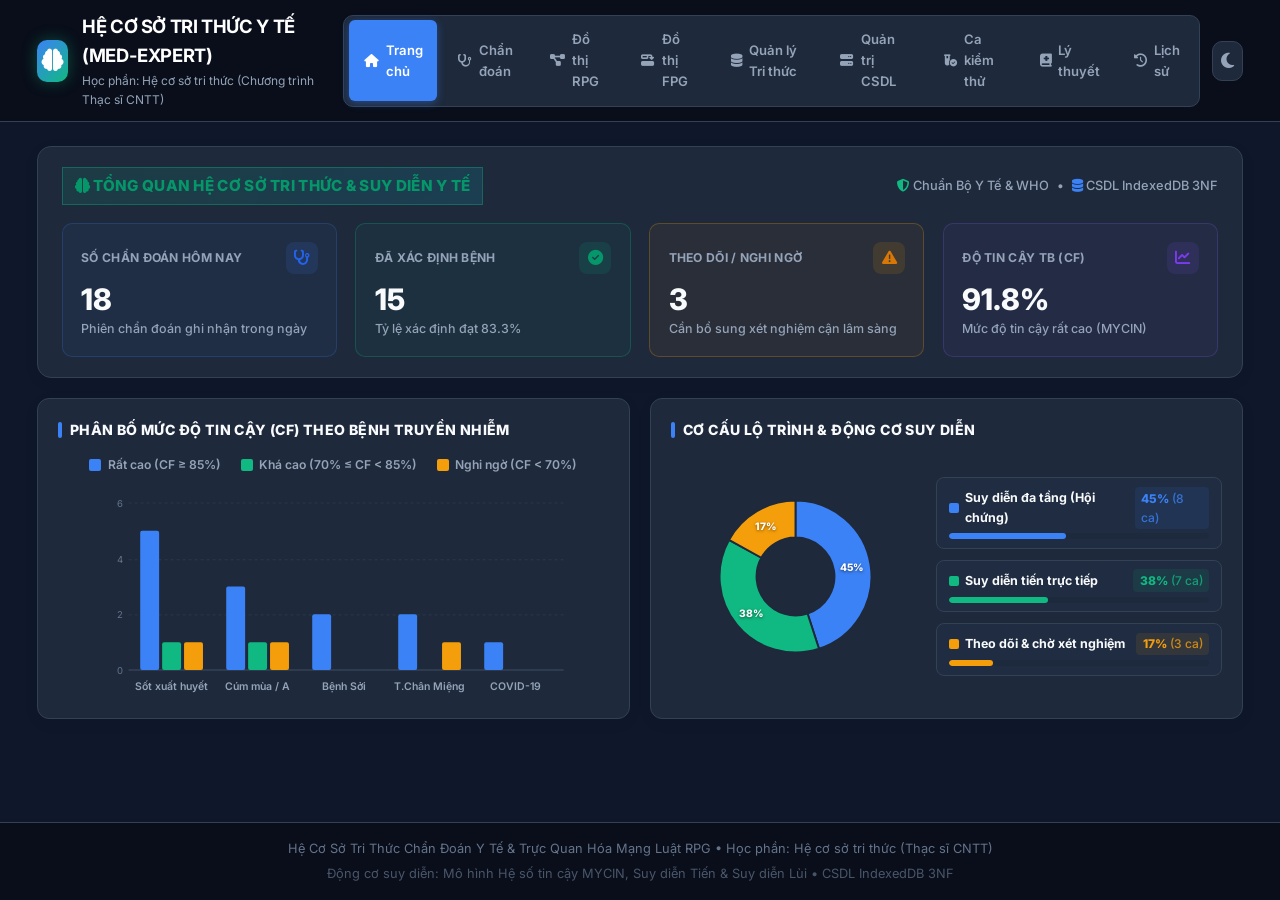
==== commit 84331629: "[fix]" ====
--- a/index.html
+++ b/index.html
@@ -1,16 +1,15 @@
 <!DOCTYPE html>
 <html lang="vi">
-
 <head>
   <meta charset="UTF-8">
   <meta name="viewport" content="width=device-width, initial-scale=1.0">
   <title>Hệ Cơ Sở Tri Thức Chẩn Đoán Y Tế & Mạng Luật RPG</title>
-
+  
   <!-- FontAwesome Icons & CSS -->
   <link rel="stylesheet" href="https://cdnjs.cloudflare.com/ajax/libs/font-awesome/6.4.0/css/all.min.css">
   <link rel="stylesheet" href="css/tong_hop.css">
+  <link rel="stylesheet" href="css/bang_dieu_khien_thong_ke.css">
 </head>
-
 <body>
 
   <!-- ==================== APP HEADER ==================== -->
@@ -68,280 +67,147 @@
 
   <!-- ==================== MAIN CONTENT ==================== -->
   <main class="main-wrapper">
-
-    <!-- 1. HERO BANNER -->
-    <section class="hero-banner">
-      <div class="hero-title">
-        <i class="fa-solid fa-shield-virus" style="color: var(--color-emerald);"></i>
-        <span>Hệ Chuyên Gia Chẩn Đoán Bệnh Truyền Nhiễm & Sốt Cấp Tính</span>
-      </div>
-      <p class="hero-subtitle">
-        Ứng dụng trí tuệ nhân tạo biểu diễn tri thức dạng <strong>Luật sinh (Production Rules)</strong> kết hợp
-        <strong>Hệ số tin cậy (Certainty Factor - MYCIN)</strong>, động cơ <strong>Suy diễn Tiến & Suy diễn
-          Lùi</strong>, trực quan hóa <strong>Đồ thị Mạng luật RPG</strong> và <strong>CSDL Quan hệ nhúng 3NF
-          (IndexedDB)</strong>.
-      </p>
-      <div class="hero-tags">
-        <span class="hero-tag"><i class="fa-solid fa-check"></i> Chuẩn Bộ Y Tế & WHO</span>
-        <span class="hero-tag"><i class="fa-solid fa-square-root-variable"></i> MYCIN Certainty Factor</span>
-        <span class="hero-tag"><i class="fa-solid fa-diagram-project"></i> Rules Precedence Graph (RPG)</span>
-        <span class="hero-tag"><i class="fa-solid fa-diagram-successor"></i> Facts Precedence Graph (FPG)</span>
-        <span class="hero-tag"><i class="fa-solid fa-database"></i> IndexedDB 3NF & SQL Console</span>
-        <span class="hero-tag"><i class="fa-solid fa-eye"></i> Phân hệ Giải thích HOW & WHY</span>
-      </div>
+    
+    <!-- 1. BẢNG ĐIỀU KHIỂN GIÁM SÁT HỆ CHUYÊN GIA Y TẾ (MED-EXPERT DASHBOARD) -->
+    <section class="dashboard-executive-section">
+
+      <!-- HÀNG 1: BẢNG TỔNG QUAN 4 CHỈ SỐ CỐT LÕI (EXECUTIVE KPI SECTION) -->
+      <div class="dash-executive-panel">
+        <div class="dash-main-header">
+          <div class="dash-main-title">
+            <span class="dash-panel-badge badge-clinical" style="padding: 0.35rem 0.75rem;">
+              <i class="fa-solid fa-brain"></i> TỔNG QUAN HỆ CƠ SỞ TRI THỨC & SUY DIỄN Y TẾ
+            </span>
+          </div>
+          <div style="font-size: 0.8rem; color: var(--text-secondary); font-weight: 500; display: flex; align-items: center; gap: 0.5rem; flex-wrap: wrap;">
+            <span><i class="fa-solid fa-shield-halved" style="color: var(--color-emerald);"></i> Chuẩn Bộ Y Tế & WHO</span>
+            <span>•</span>
+            <span><i class="fa-solid fa-database" style="color: var(--color-primary);"></i> CSDL IndexedDB 3NF</span>
+          </div>
+        </div>
+
+        <!-- 4 THẺ THỐNG KÊ CHÍNH -->
+        <div class="dash-main-kpi-grid">
+          
+          <!-- Thẻ 1: Số chẩn đoán hôm nay -->
+          <div class="dash-main-kpi-card card-blue">
+            <div class="dash-main-kpi-top">
+              <span class="dash-main-kpi-label">Số chẩn đoán hôm nay</span>
+              <div class="dash-main-kpi-icon"><i class="fa-solid fa-stethoscope"></i></div>
+            </div>
+            <div class="dash-main-kpi-val" id="dashKpiToday">18</div>
+            <div class="dash-main-kpi-sub" id="dashKpiTodaySub">Phiên chẩn đoán ghi nhận trong ngày</div>
+          </div>
+
+          <!-- Thẻ 2: Ca xác định bệnh đích -->
+          <div class="dash-main-kpi-card card-emerald">
+            <div class="dash-main-kpi-top">
+              <span class="dash-main-kpi-label">Đã xác định bệnh</span>
+              <div class="dash-main-kpi-icon"><i class="fa-solid fa-circle-check"></i></div>
+            </div>
+            <div class="dash-main-kpi-val" id="dashKpiIdentified">15</div>
+            <div class="dash-main-kpi-sub" id="dashKpiIdentifiedSub">Tỷ lệ xác định đạt 83.3%</div>
+          </div>
+
+          <!-- Thẻ 3: Ca theo dõi / Nghi ngờ -->
+          <div class="dash-main-kpi-card card-amber">
+            <div class="dash-main-kpi-top">
+              <span class="dash-main-kpi-label">Theo dõi / Nghi ngờ</span>
+              <div class="dash-main-kpi-icon"><i class="fa-solid fa-triangle-exclamation"></i></div>
+            </div>
+            <div class="dash-main-kpi-val" id="dashKpiSuspected">3</div>
+            <div class="dash-main-kpi-sub" id="dashKpiSuspectedSub">Cần bổ sung xét nghiệm cận lâm sàng</div>
+          </div>
+
+          <!-- Thẻ 4: Hệ số tin cậy trung bình (CF) -->
+          <div class="dash-main-kpi-card card-purple">
+            <div class="dash-main-kpi-top">
+              <span class="dash-main-kpi-label">Độ tin cậy TB (CF)</span>
+              <div class="dash-main-kpi-icon"><i class="fa-solid fa-chart-line"></i></div>
+            </div>
+            <div class="dash-main-kpi-val" id="dashKpiAvgCF">91.8%</div>
+            <div class="dash-main-kpi-sub" id="dashKpiAvgCFSub">Mức độ tin cậy rất cao (MYCIN)</div>
+          </div>
+
+        </div>
+      </div>
+
+      <!-- HÀNG 2: 2 BIỂU ĐỒ PHÂN TÍCH CHUYÊN SÂU -->
+      <div class="dash-charts-grid">
+
+        <!-- BIỂU ĐỒ 1: PHÂN BỐ MỨC ĐỘ TIN CẬY (CF) THEO BỆNH TRUYỀN NHIỄM -->
+        <div class="dash-chart-card">
+          <div class="dash-chart-title">
+            <span class="chart-accent-bar"></span>
+            <span>Phân Bố Mức Độ Tin Cậy (CF) Theo Bệnh Truyền Nhiễm</span>
+          </div>
+
+          <div class="dash-bar-legend">
+            <span class="dash-bar-legend-item">
+              <span class="legend-square" style="background: #3b82f6;"></span>
+              <span>Rất cao (CF ≥ 85%)</span>
+            </span>
+            <span class="dash-bar-legend-item">
+              <span class="legend-square" style="background: #10b981;"></span>
+              <span>Khá cao (70% ≤ CF &lt; 85%)</span>
+            </span>
+            <span class="dash-bar-legend-item">
+              <span class="legend-square" style="background: #f59e0b;"></span>
+              <span>Nghi ngờ (CF &lt; 70%)</span>
+            </span>
+          </div>
+
+          <div id="dashBarChartContainer" style="position: relative; width: 100%; min-height: 210px;">
+            <!-- Rendered by HomeDashboardController -->
+          </div>
+        </div>
+
+        <!-- BIỂU ĐỒ 2: CƠ CẤU LỘ TRÌNH & ĐỘNG CƠ SUY DIỄN -->
+        <div class="dash-chart-card">
+          <div class="dash-chart-title">
+            <span class="chart-accent-bar"></span>
+            <span>Cơ Cấu Lộ Trình & Động Cơ Suy Diễn</span>
+          </div>
+
+          <div class="dash-donut-wrapper">
+            <div id="dashPieChartContainer">
+              <!-- Rendered by HomeDashboardController -->
+            </div>
+            <div id="dashPieBreakdownContainer" class="progress-breakdown-list">
+              <!-- Rendered by HomeDashboardController -->
+            </div>
+          </div>
+        </div>
+
+      </div>
+
     </section>
 
-    <!-- 2. THỐNG KÊ CSDL NHANH -->
-    <div class="db-stats-grid">
-      <div class="db-stat-card">
-        <div class="stat-icon" style="background: rgba(59, 130, 246, 0.15); color: var(--color-primary);"><i
-            class="fa-solid fa-scroll"></i></div>
-        <div>
-          <div class="stat-value" id="dbStatRules">25</div>
-          <div class="stat-label">Luật sinh có CF (tap_luat)</div>
-        </div>
-      </div>
-      <div class="db-stat-card">
-        <div class="stat-icon" style="background: rgba(6, 182, 212, 0.15); color: var(--color-cyan);"><i
-            class="fa-solid fa-virus"></i></div>
-        <div>
-          <div class="stat-value" id="dbStatSymptoms">25</div>
-          <div class="stat-label">Sự kiện & Hội chứng (trieu_chung)</div>
-        </div>
-      </div>
-      <div class="db-stat-card">
-        <div class="stat-icon" style="background: rgba(239, 68, 68, 0.15); color: #f87171;"><i
-            class="fa-solid fa-disease"></i></div>
-        <div>
-          <div class="stat-value" id="dbStatDiseases">7</div>
-          <div class="stat-label">Bệnh truyền nhiễm (danh_muc_benh)</div>
-        </div>
-      </div>
-      <div class="db-stat-card">
-        <div class="stat-icon" style="background: rgba(16, 185, 129, 0.15); color: var(--color-emerald);"><i
-            class="fa-solid fa-clock-rotate-left"></i></div>
-        <div>
-          <div class="stat-value" id="dbStatSessions">0</div>
-          <div class="stat-label">Lịch sử phiên chẩn đoán</div>
-        </div>
-      </div>
-    </div>
-
-    <!-- 3. DANH MỤC CÁC MÀN HÌNH CHỨC NĂNG (FEATURE PORTAL CARDS) -->
-    <div style="margin-bottom: 1.25rem;">
-      <h2 style="font-size: 1.35rem; font-weight: 800; color: var(--text-primary);">
-        <i class="fa-solid fa-cubes" style="color: var(--color-primary); margin-right: 0.5rem;"></i>
-        Các Phân Hệ Chức Năng Chính
-      </h2>
-      <p style="font-size: 0.85rem; color: var(--text-secondary); margin-top: 0.25rem;">
-        Mỗi phân hệ được tổ chức trong thư mục độc lập gồm đầy đủ bộ ba HTML - CSS - JS chuyên biệt:
-      </p>
-    </div>
-
-    <div class="portal-grid">
-
-      <!-- Card 1: Chẩn đoán -->
-      <a href="chuc_nang/chan_doan/chan_doan.html" class="portal-card">
-        <div>
-          <div class="portal-icon" style="background: rgba(59, 130, 246, 0.15); color: var(--color-primary);">
-            <i class="fa-solid fa-stethoscope"></i>
-          </div>
-          <div class="portal-title">
-            <span>Chẩn Đoán & Suy Diễn</span>
-            <i class="fa-solid fa-arrow-right" style="font-size: 0.9rem; opacity: 0.5;"></i>
-          </div>
-          <p class="portal-desc">
-            Nhập triệu chứng lâm sàng, gán độ tin cậy CF(E), kích hoạt động cơ suy diễn tiến MYCIN, xem phân hệ giải
-            thích vết suy luận (HOW) và suy diễn lùi (WHY).
-          </p>
-        </div>
-        <div class="portal-footer">
-          <span>Truy cập màn hình</span>
-          <span>chuc_nang/chan_doan/ &rarr;</span>
-        </div>
-      </a>
-
-      <!-- Card 2: Đồ thị RPG -->
-      <a href="chuc_nang/do_thi_rpg/do_thi_rpg.html" class="portal-card">
-        <div>
-          <div class="portal-icon" style="background: rgba(16, 185, 129, 0.15); color: var(--color-emerald);">
-            <i class="fa-solid fa-project-diagram"></i>
-          </div>
-          <div class="portal-title">
-            <span>Đồ Thị Mạng Luật RPG</span>
-            <i class="fa-solid fa-arrow-right" style="font-size: 0.9rem; opacity: 0.5;"></i>
-          </div>
-          <p class="portal-desc">
-            Đồ thị liên hệ trước giữa các luật Rules Precedence Graph: Đỉnh là các luật R<sub>i</sub>, cung R<sub>i</sub> &rarr; R<sub>j</sub>, xác
-            định R<sub>GT</sub>, R<sub>KL</sub> và hàm lượng giá heuristic h&#770;(R) = KC(R, R<sub>KL</sub>) &rarr; min.
-          </p>
-        </div>
-        <div class="portal-footer">
-          <span>Truy cập màn hình</span>
-          <span>chuc_nang/do_thi_rpg/ &rarr;</span>
-        </div>
-      </a>
-
-      <!-- Card 3: Đồ thị FPG -->
-      <a href="chuc_nang/do_thi_fpg/do_thi_fpg.html" class="portal-card">
-        <div>
-          <div class="portal-icon" style="background: rgba(6, 182, 212, 0.15); color: var(--color-cyan);">
-            <i class="fa-solid fa-diagram-successor"></i>
-          </div>
-          <div class="portal-title">
-            <span>Đồ Thị Liên Hệ Trước Sự Kiện FPG</span>
-            <i class="fa-solid fa-arrow-right" style="font-size: 0.9rem; opacity: 0.5;"></i>
-          </div>
-          <p class="portal-desc">
-            Đồ thị liên hệ trước sự kiện Facts Precedence Graph: Đỉnh là các sự kiện <i>f</i>, cung có nhãn luật R<sub>i</sub>, tính
-            hàm lượng giá h&#770;(R) = KC<sub>FPG</sub>(q, KL) &rarr; min và mô phỏng vết suy diễn từng bước loại bỏ luật dư thừa.
-          </p>
-        </div>
-        <div class="portal-footer">
-          <span>Truy cập màn hình</span>
-          <span>chuc_nang/do_thi_fpg/ &rarr;</span>
-        </div>
-      </a>
-
-      <!-- Card 3: Quản lý tri thức -->
-      <a href="chuc_nang/quan_ly_tri_thuc/quan_ly_tri_thuc.html" class="portal-card">
-        <div>
-          <div class="portal-icon" style="background: rgba(139, 92, 246, 0.15); color: var(--color-purple);">
-            <i class="fa-solid fa-database"></i>
-          </div>
-          <div class="portal-title">
-            <span>Quản Lý Cơ Sở Tri Thức</span>
-            <i class="fa-solid fa-arrow-right" style="font-size: 0.9rem; opacity: 0.5;"></i>
-          </div>
-          <p class="portal-desc">
-            Quản trị CRUD tập luật sinh, danh mục triệu chứng, danh mục bệnh và phác đồ điều trị. Hỗ trợ Xuất (Export)
-            và Nhập (Import) tập tin tri thức chuẩn JSON.
-          </p>
-        </div>
-        <div class="portal-footer">
-          <span>Truy cập màn hình</span>
-          <span>chuc_nang/quan_ly_tri_thuc/ &rarr;</span>
-        </div>
-      </a>
-
-      <!-- Card 4: Quản trị CSDL & SQL Console -->
-      <a href="chuc_nang/quan_tri_csdl/quan_tri_csdl.html" class="portal-card">
-        <div>
-          <div class="portal-icon" style="background: rgba(6, 182, 212, 0.15); color: var(--color-cyan);">
-            <i class="fa-solid fa-terminal"></i>
-          </div>
-          <div class="portal-title">
-            <span>Quản Trị CSDL & SQL Console</span>
-            <i class="fa-solid fa-arrow-right" style="font-size: 0.9rem; opacity: 0.5;"></i>
-          </div>
-          <p class="portal-desc">
-            Bảng điều khiển thực thi truy vấn SQL trực tiếp trên CSDL quan hệ 3NF IndexedDB (7 bảng), trình duyệt cấu
-            trúc bảng và nhật ký kiểm toán (Audit Logs).
-          </p>
-        </div>
-        <div class="portal-footer">
-          <span>Truy cập màn hình</span>
-          <span>chuc_nang/quan_tri_csdl/ &rarr;</span>
-        </div>
-      </a>
-
-      <!-- Card 5: Ca kiểm thử mẫu -->
-      <a href="chuc_nang/ca_kiem_thu/ca_kiem_thu.html" class="portal-card">
-        <div>
-          <div class="portal-icon" style="background: rgba(245, 158, 11, 0.15); color: var(--color-amber);">
-            <i class="fa-solid fa-vial-circle-check"></i>
-          </div>
-          <div class="portal-title">
-            <span>Ca Bệnh Kiểm Thử Mẫu</span>
-            <i class="fa-solid fa-arrow-right" style="font-size: 0.9rem; opacity: 0.5;"></i>
-          </div>
-          <p class="portal-desc">
-            Bộ 5 ca bệnh lâm sàng thực tế đối sánh kết quả suy diễn của hệ chuyên gia với chẩn đoán chuẩn xác của bác sĩ
-            chuyên khoa (Sốt xuất huyết, Cúm A, Sởi, COVID-19, Tay Chân Miệng).
-          </p>
-        </div>
-        <div class="portal-footer">
-          <span>Truy cập màn hình</span>
-          <span>chuc_nang/ca_kiem_thu/ &rarr;</span>
-        </div>
-      </a>
-
-      <!-- Card 6: Nguồn & Lý thuyết -->
-      <a href="chuc_nang/ly_thuyet/ly_thuyet.html" class="portal-card">
-        <div>
-          <div class="portal-icon" style="background: rgba(239, 68, 68, 0.15); color: #f87171;">
-            <i class="fa-solid fa-book-medical"></i>
-          </div>
-          <div class="portal-title">
-            <span>Nguồn Gốc & Lý Thuyết</span>
-            <i class="fa-solid fa-arrow-right" style="font-size: 0.9rem; opacity: 0.5;"></i>
-          </div>
-          <p class="portal-desc">
-            Trích lục danh mục các Quyết định quy chuẩn quốc gia của Bộ Y Tế, tài liệu hướng dẫn WHO và công thức toán
-            học đại số bất định Certainty Factor (MYCIN).
-          </p>
-        </div>
-        <div class="portal-footer">
-          <span>Truy cập màn hình</span>
-          <span>chuc_nang/ly_thuyet/ &rarr;</span>
-        </div>
-      </a>
-
-      <!-- Card 7: Lịch sử & Báo cáo PDF -->
-      <a href="chuc_nang/lich_su_chan_doan/lich_su_chan_doan.html" class="portal-card">
-        <div>
-          <div class="portal-icon" style="background: rgba(14, 165, 233, 0.15); color: #0284c7;">
-            <i class="fa-solid fa-clock-rotate-left"></i>
-          </div>
-          <div class="portal-title">
-            <span>Lịch Sử & Báo Cáo PDF</span>
-            <i class="fa-solid fa-arrow-right" style="font-size: 0.9rem; opacity: 0.5;"></i>
-          </div>
-          <p class="portal-desc">
-            Xem lại các ca chẩn đoán đã thực hiện, bộ lọc theo ngày/bệnh, xem chi tiết chứng cứ lâm sàng, xuất phiếu kết
-            quả PDF chuẩn y tế và chẩn đoán lại.
-          </p>
-        </div>
-        <div class="portal-footer">
-          <span>Truy cập màn hình</span>
-          <span>chuc_nang/lich_su_chan_doan/ &rarr;</span>
-        </div>
-      </a>
-
-    </div>
   </main>
 
   <!-- ==================== FOOTER ==================== -->
   <footer class="app-footer">
     <p>Hệ Cơ Sở Tri Thức Chẩn Đoán Y Tế & Trực Quan Hóa Mạng Luật RPG • Học phần: Hệ cơ sở tri thức (Thạc sĩ CNTT)</p>
-    <p style="margin-top: 0.25rem; opacity: 0.7;">Động cơ suy diễn: Mô hình Hệ số tin cậy MYCIN, Suy diễn Tiến & Suy
-      diễn Lùi • CSDL IndexedDB 3NF</p>
+    <p style="margin-top: 0.25rem; opacity: 0.7;">Động cơ suy diễn: Mô hình Hệ số tin cậy MYCIN, Suy diễn Tiến & Suy diễn Lùi • CSDL IndexedDB 3NF</p>
   </footer>
 
   <!-- ==================== SCRIPTS ==================== -->
   <script src="js/tien_ich_chung.js"></script>
   <script src="js/co_so_du_lieu/tri_thuc_mac_dinh.js"></script>
   <script src="js/co_so_du_lieu/dong_co_csdl.js"></script>
+  <script src="js/dieu_khien_thong_ke_trang_chu.js"></script>
 
   <script>
     document.addEventListener("DOMContentLoaded", async () => {
       const dbEngine = new DatabaseEngine();
       try {
         await dbEngine.init();
-        const rulesCount = await dbEngine.count("tap_luat");
-        const symptomsCount = await dbEngine.count("trieu_chung");
-        const diseasesCount = await dbEngine.count("danh_muc_benh");
-        const sessionsCount = await dbEngine.count("lich_su_chan_doan");
-
-        document.getElementById("dbStatRules").textContent = rulesCount;
-        document.getElementById("dbStatSymptoms").textContent = symptomsCount;
-        document.getElementById("dbStatDiseases").textContent = diseasesCount;
-        document.getElementById("dbStatSessions").textContent = sessionsCount;
       } catch (e) {
         console.warn("Lỗi đọc CSDL:", e);
       }
+      const dashCtrl = new HomeDashboardController({ dbEngine });
+      dashCtrl.init();
     });
   </script>
 </body>
-
 </html>
--- a/css/tong_hop.css
+++ b/css/tong_hop.css
@@ -16,3 +16,4 @@
 @import url('../chuc_nang/ca_kiem_thu/ca_kiem_thu.css');
 @import url('../chuc_nang/ly_thuyet/ly_thuyet.css');
 @import url('../chuc_nang/lich_su_chan_doan/lich_su_chan_doan.css');
+@import url('bang_dieu_khien_thong_ke.css');
--- a/css/bang_dieu_khien_thong_ke.css
+++ b/css/bang_dieu_khien_thong_ke.css
@@ -0,0 +1,440 @@
+/* ==========================================================================
+   BẢNG ĐIỀU KHIỂN GIÁM SÁT HỆ CHUYÊN GIA Y TẾ (MED-EXPERT DASHBOARD)
+   Thiết kế chuyên sâu chuẩn Y tế số & Trí tuệ nhân tạo (Clinical AI System)
+   ========================================================================== */
+
+.dashboard-executive-section {
+  margin: 0.5rem 0 2rem 0;
+  display: flex;
+  flex-direction: column;
+  gap: 1.25rem;
+}
+
+/* 1. KHỐI TỔNG QUAN 4 THẺ KPI CHÍNH (EXECUTIVE METRICS) */
+.dash-executive-panel {
+  background: var(--bg-card);
+  border: 1px solid var(--border-color);
+  border-radius: 14px;
+  padding: 1.25rem 1.5rem;
+  box-shadow: 0 4px 18px rgba(0, 0, 0, 0.04);
+  transition: all 0.3s ease;
+}
+
+.dash-main-header {
+  display: flex;
+  align-items: center;
+  justify-content: space-between;
+  margin-bottom: 1.15rem;
+  flex-wrap: wrap;
+  gap: 0.75rem;
+}
+
+.dash-main-title {
+  display: inline-flex;
+  align-items: center;
+  gap: 0.65rem;
+  font-size: 0.95rem;
+  font-weight: 800;
+  letter-spacing: 0.3px;
+  color: var(--text-primary);
+  text-transform: uppercase;
+}
+
+.dash-main-kpi-grid {
+  display: grid;
+  grid-template-columns: repeat(4, 1fr);
+  gap: 1.15rem;
+}
+
+@media (max-width: 960px) {
+  .dash-main-kpi-grid {
+    grid-template-columns: repeat(2, 1fr);
+  }
+}
+
+@media (max-width: 520px) {
+  .dash-main-kpi-grid {
+    grid-template-columns: 1fr;
+  }
+}
+
+.dash-main-kpi-card {
+  border-radius: 10px;
+  padding: 1.1rem 1.15rem;
+  display: flex;
+  flex-direction: column;
+  justify-content: space-between;
+  transition: transform 0.2s ease, box-shadow 0.2s ease;
+  position: relative;
+}
+
+.dash-main-kpi-card:hover {
+  transform: translateY(-2px);
+  box-shadow: 0 6px 16px rgba(0, 0, 0, 0.07);
+}
+
+.dash-main-kpi-top {
+  display: flex;
+  align-items: center;
+  justify-content: space-between;
+  margin-bottom: 0.5rem;
+}
+
+.dash-main-kpi-label {
+  font-size: 0.76rem;
+  font-weight: 700;
+  letter-spacing: 0.3px;
+  text-transform: uppercase;
+  color: var(--text-secondary);
+}
+
+.dash-main-kpi-icon {
+  width: 32px;
+  height: 32px;
+  border-radius: 8px;
+  display: flex;
+  align-items: center;
+  justify-content: center;
+  font-size: 0.95rem;
+}
+
+.dash-main-kpi-val {
+  font-size: 1.85rem;
+  font-weight: 800;
+  line-height: 1.15;
+  color: var(--text-primary);
+  margin-bottom: 0.35rem;
+}
+
+.dash-main-kpi-sub {
+  font-size: 0.78rem;
+  color: var(--text-secondary);
+  font-weight: 500;
+  line-height: 1.35;
+}
+
+.dash-main-kpi-card.card-blue {
+  background: rgba(59, 130, 246, 0.05);
+  border: 1.5px solid rgba(59, 130, 246, 0.22);
+}
+.dash-main-kpi-card.card-blue .dash-main-kpi-icon {
+  background: rgba(59, 130, 246, 0.12);
+  color: #2563eb;
+}
+
+.dash-main-kpi-card.card-emerald {
+  background: rgba(16, 185, 129, 0.05);
+  border: 1.5px solid rgba(16, 185, 129, 0.25);
+}
+.dash-main-kpi-card.card-emerald .dash-main-kpi-icon {
+  background: rgba(16, 185, 129, 0.12);
+  color: #059669;
+}
+
+.dash-main-kpi-card.card-purple {
+  background: rgba(139, 92, 246, 0.05);
+  border: 1.5px solid rgba(139, 92, 246, 0.22);
+}
+.dash-main-kpi-card.card-purple .dash-main-kpi-icon {
+  background: rgba(139, 92, 246, 0.12);
+  color: #7c3aed;
+}
+
+.dash-main-kpi-card.card-amber {
+  background: rgba(245, 158, 11, 0.05);
+  border: 1.5px solid rgba(245, 158, 11, 0.25);
+}
+.dash-main-kpi-card.card-amber .dash-main-kpi-icon {
+  background: rgba(245, 158, 11, 0.12);
+  color: #d97706;
+}
+
+.badge-clinical {
+  background: linear-gradient(135deg, rgba(16, 185, 129, 0.12), rgba(6, 182, 212, 0.15));
+  border: 1px solid rgba(16, 185, 129, 0.35);
+  color: #059669;
+}
+
+[data-theme="dark"] .badge-clinical {
+  color: #34d399;
+  background: rgba(16, 185, 129, 0.15);
+}
+
+.badge-kb {
+  background: linear-gradient(135deg, rgba(59, 130, 246, 0.12), rgba(139, 92, 246, 0.15));
+  border: 1px solid rgba(59, 130, 246, 0.35);
+  color: #2563eb;
+}
+
+[data-theme="dark"] .badge-kb {
+  color: #60a5fa;
+  background: rgba(59, 130, 246, 0.15);
+}
+
+/* Bộ lọc Dropdowns */
+.dash-filters-row {
+  display: flex;
+  align-items: center;
+  gap: 0.65rem;
+  flex-wrap: wrap;
+}
+
+.dash-select-wrapper {
+  display: inline-flex;
+  align-items: center;
+  gap: 0.35rem;
+  font-size: 0.78rem;
+  color: var(--text-secondary);
+}
+
+.dash-select {
+  padding: 0.35rem 0.65rem;
+  border-radius: 6px;
+  border: 1px solid var(--border-color);
+  background: var(--bg-card);
+  color: var(--text-primary);
+  font-size: 0.78rem;
+  font-weight: 600;
+  cursor: pointer;
+  outline: none;
+  transition: all 0.2s ease;
+}
+
+.dash-select:focus {
+  border-color: var(--color-primary);
+  box-shadow: 0 0 0 2px rgba(59, 130, 246, 0.2);
+}
+
+/* KPI Cards Grids */
+.dash-kpi-grid-4 {
+  display: grid;
+  grid-template-columns: repeat(4, 1fr);
+  gap: 0.65rem;
+}
+
+.dash-kpi-grid-3 {
+  display: grid;
+  grid-template-columns: repeat(3, 1fr);
+  gap: 0.65rem;
+}
+
+@media (max-width: 640px) {
+  .dash-kpi-grid-4,
+  .dash-kpi-grid-3 {
+    grid-template-columns: repeat(2, 1fr);
+  }
+}
+
+.dash-kpi-card {
+  border-radius: 8px;
+  padding: 0.85rem 0.75rem;
+  display: flex;
+  flex-direction: column;
+  justify-content: space-between;
+  transition: transform 0.2s ease, box-shadow 0.2s ease;
+}
+
+.dash-kpi-card:hover {
+  transform: translateY(-2px);
+  box-shadow: 0 4px 12px rgba(0, 0, 0, 0.06);
+}
+
+/* Các theme màu dịu mắt, chuyên nghiệp cho y tế */
+.dash-kpi-card.card-blue {
+  background: rgba(59, 130, 246, 0.05);
+  border: 1.5px solid rgba(59, 130, 246, 0.25);
+}
+
+.dash-kpi-card.card-emerald {
+  background: rgba(16, 185, 129, 0.06);
+  border: 1.5px solid rgba(16, 185, 129, 0.28);
+}
+
+.dash-kpi-card.card-amber {
+  background: rgba(245, 158, 11, 0.06);
+  border: 1.5px solid rgba(245, 158, 11, 0.3);
+}
+
+.dash-kpi-card.card-purple {
+  background: rgba(139, 92, 246, 0.06);
+  border: 1.5px solid rgba(139, 92, 246, 0.28);
+}
+
+.dash-kpi-card.card-cyan {
+  background: rgba(6, 182, 212, 0.06);
+  border: 1.5px solid rgba(6, 182, 212, 0.28);
+}
+
+.dash-kpi-title {
+  font-size: 0.68rem;
+  font-weight: 800;
+  text-transform: uppercase;
+  margin-bottom: 0.35rem;
+  line-height: 1.25;
+}
+
+.card-blue .dash-kpi-title { color: #2563eb; }
+.card-emerald .dash-kpi-title { color: #059669; }
+.card-amber .dash-kpi-title { color: #d97706; }
+.card-purple .dash-kpi-title { color: #7c3aed; }
+.card-cyan .dash-kpi-title { color: #0891b2; }
+
+.dash-kpi-val {
+  font-size: 1.45rem;
+  font-weight: 900;
+  line-height: 1.15;
+  color: var(--text-primary);
+  margin-bottom: 0.25rem;
+}
+
+.dash-kpi-sub {
+  font-size: 0.7rem;
+  color: var(--text-muted);
+  line-height: 1.25;
+}
+
+/* 2. KHỐI 2 BIỂU ĐỒ DƯỚI */
+.dash-charts-grid {
+  display: grid;
+  grid-template-columns: 1fr 1fr;
+  gap: 1.25rem;
+}
+
+@media (max-width: 960px) {
+  .dash-charts-grid {
+    grid-template-columns: 1fr;
+  }
+}
+
+.dash-chart-card {
+  background: var(--bg-card);
+  border: 1px solid var(--border-color);
+  border-radius: 12px;
+  padding: 1.25rem;
+  box-shadow: 0 4px 18px rgba(0, 0, 0, 0.04);
+  display: flex;
+  flex-direction: column;
+}
+
+.dash-chart-title {
+  font-size: 0.88rem;
+  font-weight: 800;
+  color: var(--text-primary);
+  text-transform: uppercase;
+  display: flex;
+  align-items: center;
+  margin-bottom: 0.85rem;
+  letter-spacing: 0.4px;
+}
+
+.chart-accent-bar {
+  display: inline-block;
+  width: 4px;
+  height: 16px;
+  background: var(--color-primary);
+  border-radius: 2px;
+  margin-right: 8px;
+}
+
+/* Legend biểu đồ cột */
+.dash-bar-legend {
+  display: flex;
+  align-items: center;
+  justify-content: center;
+  gap: 1.25rem;
+  margin-bottom: 0.85rem;
+  font-size: 0.76rem;
+  font-weight: 600;
+  color: var(--text-secondary);
+  flex-wrap: wrap;
+}
+
+.dash-bar-legend-item {
+  display: inline-flex;
+  align-items: center;
+  gap: 0.4rem;
+}
+
+.legend-square {
+  width: 12px;
+  height: 12px;
+  border-radius: 2px;
+  display: inline-block;
+}
+
+/* Khung Donut Chart & Bảng tiến độ */
+.dash-donut-wrapper {
+  display: grid;
+  grid-template-columns: 1fr 1.15fr;
+  gap: 1rem;
+  align-items: center;
+  height: 100%;
+}
+
+@media (max-width: 600px) {
+  .dash-donut-wrapper {
+    grid-template-columns: 1fr;
+  }
+}
+
+.progress-breakdown-list {
+  display: flex;
+  flex-direction: column;
+  gap: 0.65rem;
+}
+
+.progress-breakdown-item {
+  background: rgba(59, 130, 246, 0.03);
+  border: 1px solid var(--border-color);
+  border-radius: 8px;
+  padding: 0.55rem 0.75rem;
+  transition: all 0.2s ease;
+}
+
+.progress-breakdown-item:hover {
+  background: rgba(59, 130, 246, 0.07);
+  transform: translateX(2px);
+}
+
+.pbi-header {
+  display: flex;
+  justify-content: space-between;
+  align-items: center;
+  margin-bottom: 0.3rem;
+  font-size: 0.78rem;
+  font-weight: 700;
+  color: var(--text-primary);
+}
+
+.pbi-dot {
+  width: 10px;
+  height: 10px;
+  border-radius: 2px;
+  display: inline-block;
+  margin-right: 6px;
+}
+
+.pbi-badge {
+  font-size: 0.75rem;
+  font-weight: 800;
+  padding: 0.1rem 0.4rem;
+  border-radius: 4px;
+}
+
+.pbi-bar-bg {
+  width: 100%;
+  height: 6px;
+  background: rgba(0, 0, 0, 0.06);
+  border-radius: 3px;
+  overflow: hidden;
+}
+
+[data-theme="dark"] .pbi-bar-bg {
+  background: rgba(255, 255, 255, 0.1);
+}
+
+.pbi-bar-fill {
+  height: 100%;
+  border-radius: 3px;
+  transition: width 0.8s cubic-bezier(0.4, 0, 0.2, 1);
+}
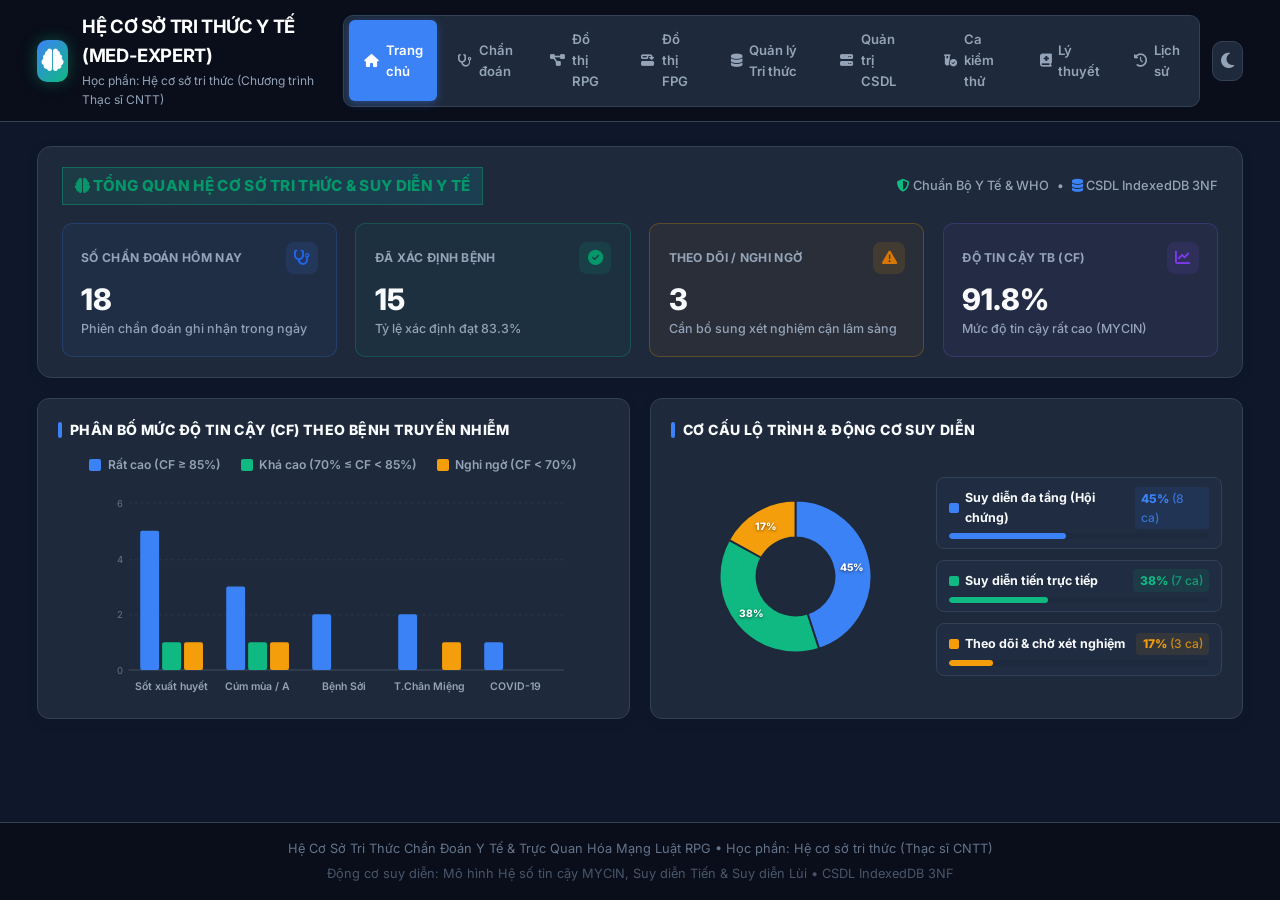
==== commit 8641fc5c: "Merge branch 'main' of https://github.com/hieumanh1212/HeCoSoTriThuc" ====
--- a/index.html
+++ b/index.html
@@ -1,15 +1,17 @@
 <!DOCTYPE html>
 <html lang="vi">
+
 <head>
   <meta charset="UTF-8">
   <meta name="viewport" content="width=device-width, initial-scale=1.0">
   <title>Hệ Cơ Sở Tri Thức Chẩn Đoán Y Tế & Mạng Luật RPG</title>
-  
+
   <!-- FontAwesome Icons & CSS -->
   <link rel="stylesheet" href="https://cdnjs.cloudflare.com/ajax/libs/font-awesome/6.4.0/css/all.min.css">
   <link rel="stylesheet" href="css/tong_hop.css">
   <link rel="stylesheet" href="css/bang_dieu_khien_thong_ke.css">
 </head>
+
 <body>
 
   <!-- ==================== APP HEADER ==================== -->
@@ -67,7 +69,7 @@
 
   <!-- ==================== MAIN CONTENT ==================== -->
   <main class="main-wrapper">
-    
+
     <!-- 1. BẢNG ĐIỀU KHIỂN GIÁM SÁT HỆ CHUYÊN GIA Y TẾ (MED-EXPERT DASHBOARD) -->
     <section class="dashboard-executive-section">
 
@@ -79,8 +81,10 @@
               <i class="fa-solid fa-brain"></i> TỔNG QUAN HỆ CƠ SỞ TRI THỨC & SUY DIỄN Y TẾ
             </span>
           </div>
-          <div style="font-size: 0.8rem; color: var(--text-secondary); font-weight: 500; display: flex; align-items: center; gap: 0.5rem; flex-wrap: wrap;">
-            <span><i class="fa-solid fa-shield-halved" style="color: var(--color-emerald);"></i> Chuẩn Bộ Y Tế & WHO</span>
+          <div
+            style="font-size: 0.8rem; color: var(--text-secondary); font-weight: 500; display: flex; align-items: center; gap: 0.5rem; flex-wrap: wrap;">
+            <span><i class="fa-solid fa-shield-halved" style="color: var(--color-emerald);"></i> Chuẩn Bộ Y Tế &
+              WHO</span>
             <span>•</span>
             <span><i class="fa-solid fa-database" style="color: var(--color-primary);"></i> CSDL IndexedDB 3NF</span>
           </div>
@@ -88,7 +92,7 @@
 
         <!-- 4 THẺ THỐNG KÊ CHÍNH -->
         <div class="dash-main-kpi-grid">
-          
+
           <!-- Thẻ 1: Số chẩn đoán hôm nay -->
           <div class="dash-main-kpi-card card-blue">
             <div class="dash-main-kpi-top">
@@ -188,7 +192,8 @@
   <!-- ==================== FOOTER ==================== -->
   <footer class="app-footer">
     <p>Hệ Cơ Sở Tri Thức Chẩn Đoán Y Tế & Trực Quan Hóa Mạng Luật RPG • Học phần: Hệ cơ sở tri thức (Thạc sĩ CNTT)</p>
-    <p style="margin-top: 0.25rem; opacity: 0.7;">Động cơ suy diễn: Mô hình Hệ số tin cậy MYCIN, Suy diễn Tiến & Suy diễn Lùi • CSDL IndexedDB 3NF</p>
+    <p style="margin-top: 0.25rem; opacity: 0.7;">Động cơ suy diễn: Mô hình Hệ số tin cậy MYCIN, Suy diễn Tiến & Suy
+      diễn Lùi • CSDL IndexedDB 3NF</p>
   </footer>
 
   <!-- ==================== SCRIPTS ==================== -->
@@ -210,4 +215,5 @@
     });
   </script>
 </body>
+
 </html>
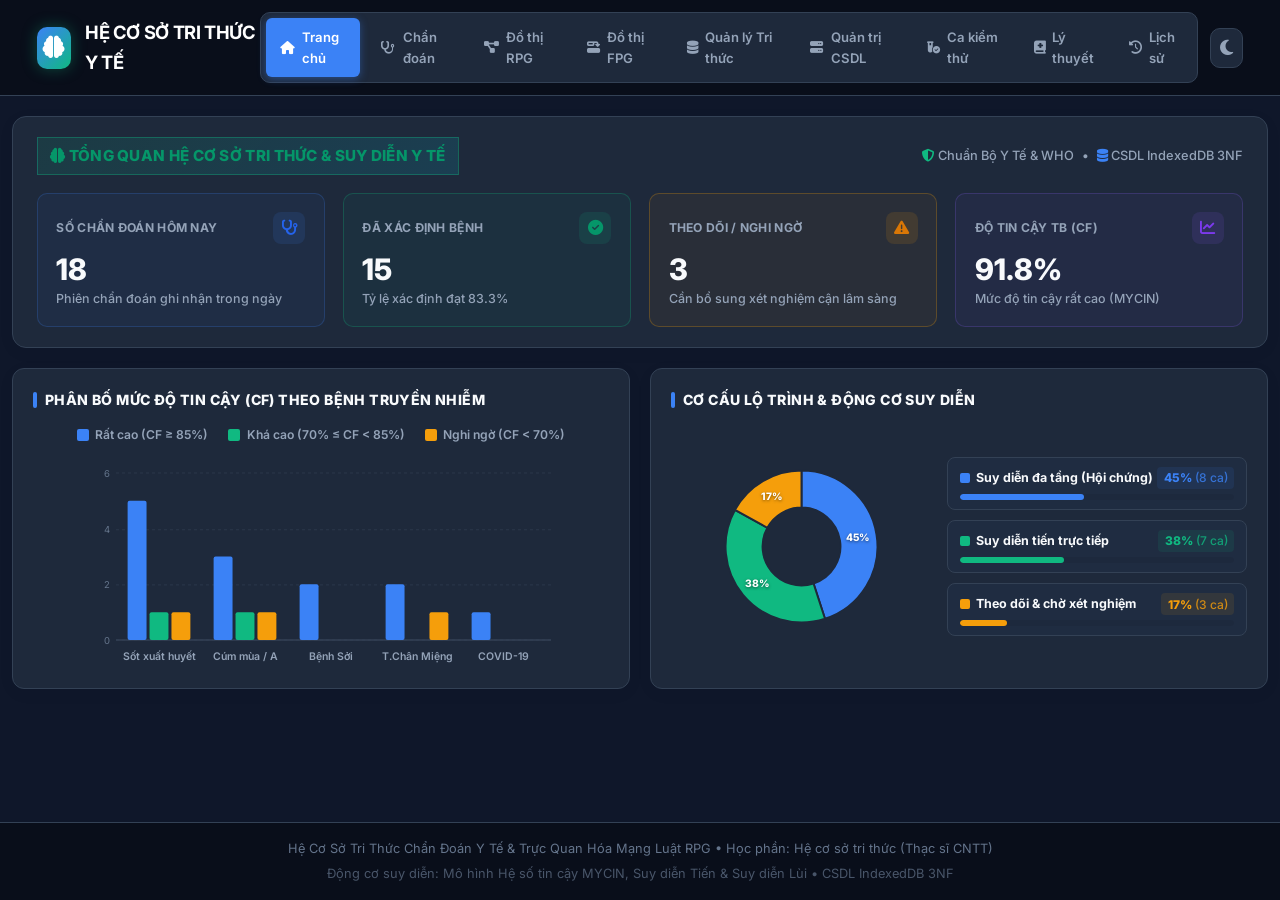
==== commit 02d83a7a: "[fix]" ====
--- a/index.html
+++ b/index.html
@@ -23,8 +23,7 @@
             <i class="fa-solid fa-brain"></i>
           </div>
           <div class="brand-text">
-            <h1>HỆ CƠ SỞ TRI THỨC Y TẾ (MED-EXPERT)</h1>
-            <p>Học phần: Hệ cơ sở tri thức (Chương trình Thạc sĩ CNTT)</p>
+            <h1>HỆ CƠ SỞ TRI THỨC Y TẾ</h1>
           </div>
         </a>
       </div>
